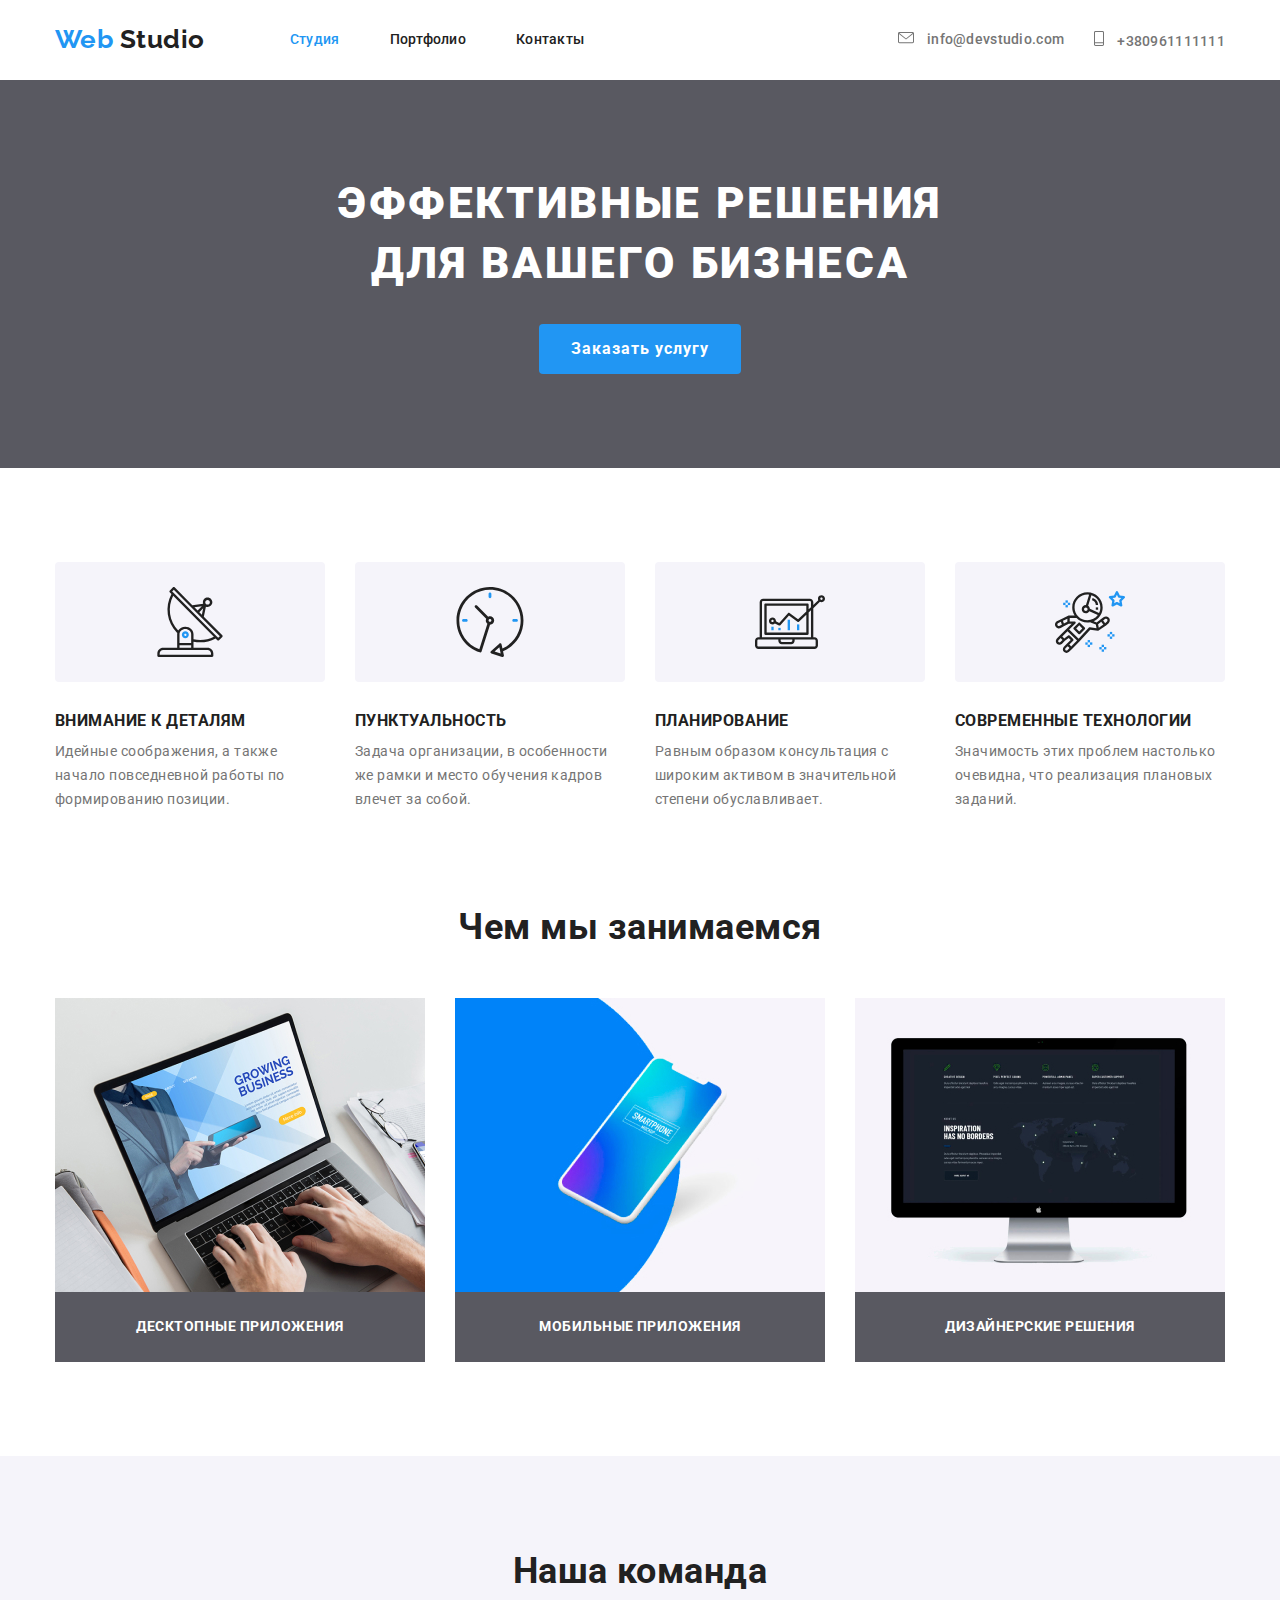
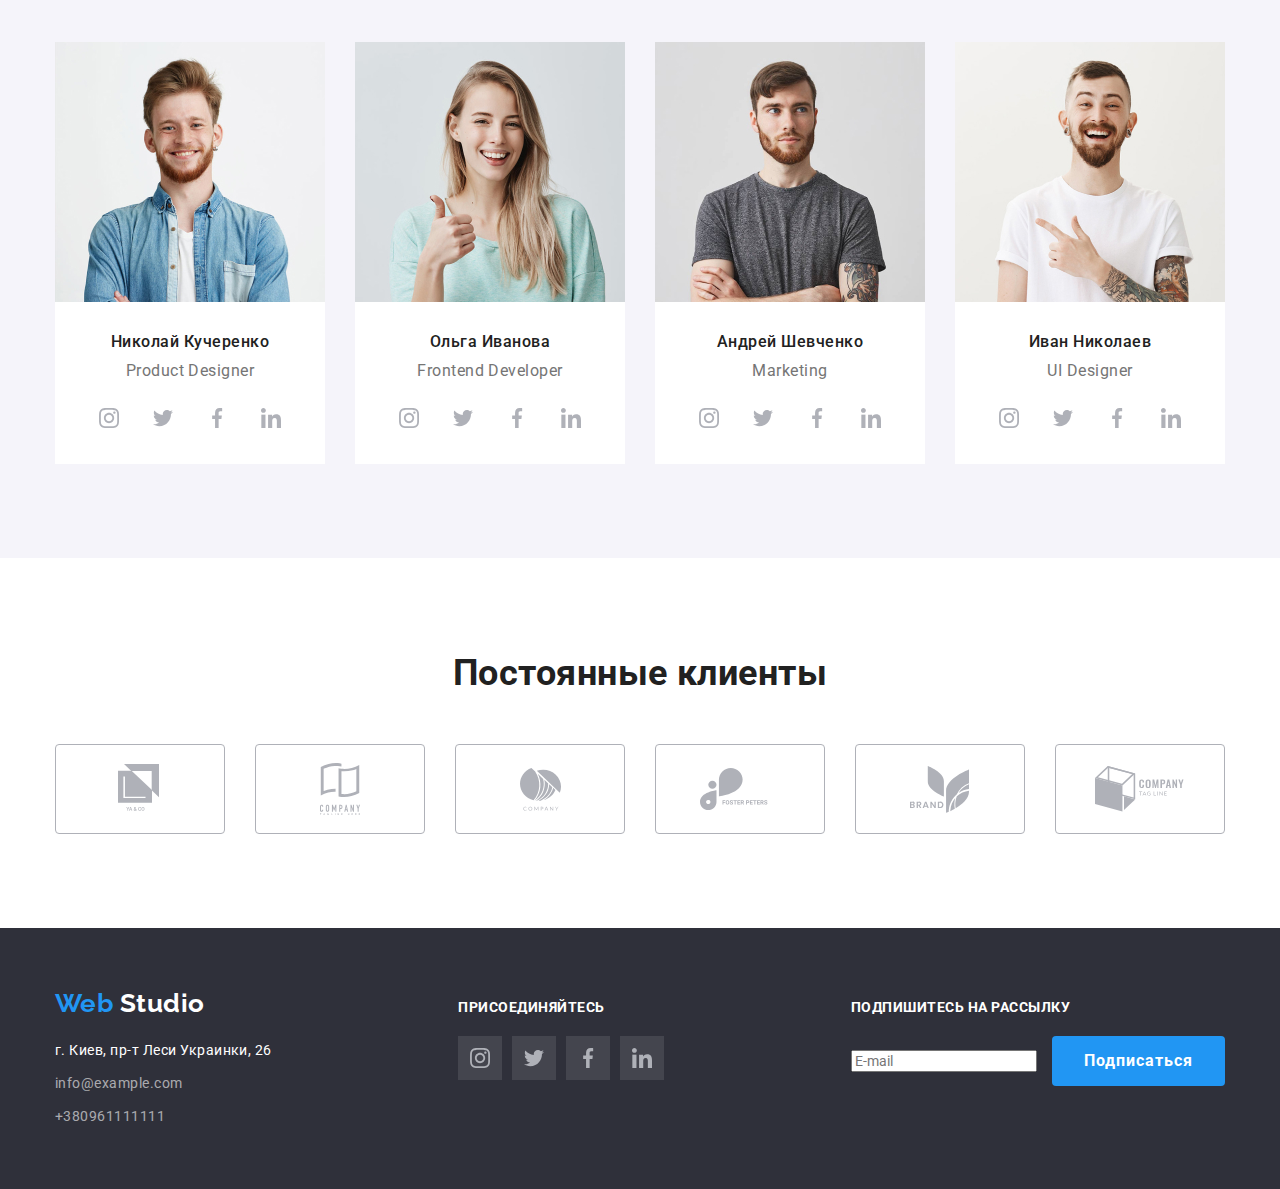
==== index.html @ fc25ed6d "added project files" ====
<!DOCTYPE html>
<html lang="ru">
  <head>
    <meta charset="UTF-8">
    <meta name="viewport" content="width=device-width, initial-scale=1.0">
    <title lang="en">Web Studio</title>
    <link href="https://fonts.googleapis.com/css2?family=Raleway:wght@700&family=Roboto:wght@400;500;700;900&display=swap" rel="stylesheet">
    <link rel="stylesheet" href="https://cdnjs.cloudflare.com/ajax/libs/modern-normalize/0.6.0/modern-normalize.min.css">
    <link rel="stylesheet" href="./css/styles.css">
  </head>
  <body>
    <!--Шапка Сайта-->
  <header class="header">
    <div class="container header">
      <!--Навигация-->
      <nav class="nav">
          <a class="logo link" href="./index.html"> <span class="logo-web">Web</span> Studio</a>
        <ul class="nav-list list">
          <li class="nav-list-item"><a href="./index.html" class="nav-list-item-link link current">Студия</a></li>
          <li class="nav-list-item"><a href="./portfolio.html" class="nav-list-item-link link">Портфолио</a></li>
          <li class="nav-list-item"><a href="" class="nav-list-item-link link">Контакты</a></li>
        </ul>
      </nav>
      <!--Email & Phone-->
      <ul class="contact-us list">
        <li class="contact-us-item">
          <a class="contact-us-email link" href="mailto:info@devstudio.com">
            <img class="contact-us-icon" src="./images/envelope.svg" alt="иконка конверта">
            info@devstudio.com
          </a>
        </li>
        <li class="contact-us-item">
          <a class="contact-us-phone link" href="tel:+380961111111">
            <img class="contact-us-icon" src="./images/phone.svg" alt="иконка телефона">
            +380961111111
          </a>
        </li>
      </ul>
    </div>
  </header>
  <!-- Конец шапки сайта  -->
  
    <!--Уникальный Контент страницы-->
    <main class="main">
      <!--Hero Section-->
      <section class="hero">
        <div class="container">
          <div class="test"><h1 class="hero-title">Эффективные решения для вашего бизнеса</h1></div>
        <button class="btn-primary">Заказать услугу</button>
      </div>
      </section>
      <!--Конец Hero Section-->

      <!--Секция Наши Преимущества-->
      <section class="features">
        <!--<h2>Наши преимущества</h2>-->
        <ul class="features-list list container">
          <li class="features-list-item">
            <div class="features-list-item-img"><img class="image" src="./images/advantages/antenna.svg" alt="Антенна" width="70" height="70"></div>
            <div class="features-list-item-title"><h3>Внимание к деталям</h3></div>
            <p class="features-list-item-description">
              Идейные соображения, а также начало повседневной работы по
              формированию позиции.
            </p>
          </li>
          <li class="features-list-item">
            <div class="features-list-item-img"><img class="image" src="./images/advantages/clock.svg" alt="Часы" width="70" height="70"></div>
            <div class="features-list-item-title"><h3>Пунктуальность</h3></div>
            <p class="features-list-item-description">
              Задача организации, в особенности же рамки и место обучения кадров влечет за собой.
            </p>
          </li>
          <li class="features-list-item">
            <div class="features-list-item-img"><img class="image" src="./images/advantages/diagram.svg" alt="Ноутбук" width="70" height="70"></div>
            <div class="features-list-item-title"><h3>Планирование</h3></div>
            <p class="features-list-item-description">
              Равным образом консультация с широким активом в значительной
              степени обуславливает.
            </p>
          </li>
          <li class="features-list-item">
            <div class="features-list-item-img"><img class="image" src="./images/advantages/astronaut.svg" alt="Астронавт" width="70" height="70"></div>
            <div class="features-list-item-title"><h3>Современные технологии</h3></div>
            <p class="features-list-item-description">
              Значимость этих проблем настолько очевидна, что реализация
              плановых заданий.
            </p>
          </li>
        </ul>
      </section>
      <!--Конец Секции Наши Преимущества-->

      <!--Секция Чем мы занимаемся-->
      <section class="fields">
        <div class="container">
          <div class="fields-title"><h2>Чем мы занимаемся</h2></div>
        <ul class="fields-list list">
          <li class="fields-list-item">
            <img class="fields-list-item-image image" src="./images/what-we-do/laptop.jpg" alt="Ноутбук" width="370" height="294">
            <h3 class="fields-list-item-title">Десктопные приложения</h3>
          </li>
          <li class="fields-list-item">
            <img class="fields-list-item-image image" src="./images/what-we-do/smartphone.jpg" alt="Мобильный телефон" width="370" height="294">
            <h3 class="fields-list-item-title">Мобильные приложения</h3>
          </li>
          <li class="fields-list-item">
            <img class="fields-list-item-image image" src="./images/what-we-do/computer-monitor.jpg" alt="Монитор компьютера" width="370" height="294" >
            <h3 class="fields-list-item-title">Дизайнерские решения</h3>
          </li>
        </ul>
        </div>
      </section>
      <!--Конец секции Чем мы занимаемся-->

      <!--Секция Наша команда-->
      <section class="our-team">
        <div class="container">
          <h2 class="our-team-title">Наша команда</h2>
          <ul class="our-team-list list">
            <!--Николай Кучеренко-->
            <li class="our-team-list-item">
              <img  class="our-team-list-item-photo image" src="./images/our-team-photos/nikolay-kucherenko.jpg" alt="фото Николая Кучеренко" width="270" height="260">
              <h3 class="worker-name">Николай Кучеренко</h3>
              <p class="position"  lang="en">Product Designer</p>
              <ul class="social list">
                <li class="social-item">
                  <a class="social-item-link link" href="" aria-label="Ссылка на Instagram" target="blank">
                    <img class="social-item-icon image" src="./images/social-media-grey/instagram-1.svg" alt="Иконка Instagram">
                  </a>
                </li>
                <li class="social-item">
                  <a class="social-item-link link" href="" aria-label="Ссылка на Twitter" target="blank">
                    <img class="social-item-icon image" src="./images/social-media-grey/twitter-1.svg" alt="Иконка Twitter">
                  </a>
                </li>
                <li class="social-item">
                  <a class="social-item-link link" href="" aria-label="Ссылка на Facebook" target="blank">
                    <img class="social-item-icon image" src="./images/social-media-grey/facebook-1.svg" alt="Иконка Facebook">
                  </a>
                </li>
                <li class="social-item">
                  <a class="social-item-link link" href="" aria-label="Ссылка на LinkedIn" target="blank">
                    <img class="social-item-icon image" src="./images/social-media-grey/linkedin-1.svg" alt="Иконка LinkedIn">
                  </a>
                </li>
              </ul>
            </li>
            <!--Ольга Иванова-->
            <li class="our-team-list-item">
              <img  class="our-team-list-item-photo image"
                src="./images/our-team-photos/olga-ivanova.jpg"
                alt="фото Ольги Ивановой"
                width="270" height="260">
              <h3 class="worker-name">Ольга Иванова</h3>
              <p class="position" lang="en">Frontend Developer</p>
              <ul class="social list">
                <li class="social-item">
                  <a class="social-item-link link" href="" aria-label="Ссылка на Instagram" target="blank">
                    <img class="social-item-icon image" src="./images/social-media-grey/instagram-1.svg" alt="Иконка Instagram">
                  </a>
                </li>
                <li class="social-item">
                  <a class="social-item-link link" href="" aria-label="Ссылка на Twitter" target="blank">
                    <img class="social-item-icon image" src="./images/social-media-grey/twitter-1.svg" alt="Иконка Twitter">
                  </a>
                </li>
                <li class="social-item">
                  <a class="social-item-link link" href="" aria-label="Ссылка на Facebook" target="blank">
                    <img class="social-item-icon image" src="./images/social-media-grey/facebook-1.svg" alt="Иконка Facebook">
                  </a>
                </li>
                <li class="social-item">
                  <a class="social-item-link link" href="" aria-label="Ссылка на LinkedIn" target="blank">
                    <img class="social-item-icon image" src="./images/social-media-grey/linkedin-1.svg" alt="Иконка LinkedIn">
                  </a>
                </li>
              </ul>
            </li>
            <!--Андрей Шевченко-->
            <li class="our-team-list-item">
              <img class="our-team-list-item-photo image"
                src="./images/our-team-photos/andrii-shevchenko.jpg"
                alt="фото Андрея Шевченко"
                width="270" height="260">
              <h3 class="worker-name">Андрей Шевченко</h3>
              <p class="position" lang="en">Marketing</p>
              <ul class="social list">
                <li class="social-item">
                  <a class="social-item-link link" href="" aria-label="Ссылка на Instagram" target="blank">
                    <img class="social-item-icon image" src="./images/social-media-grey/instagram-1.svg" alt="Иконка Instagram">
                  </a>
                </li>
                <li class="social-item">
                  <a class="social-item-link link" href="" aria-label="Ссылка на Twitter" target="blank">
                    <img class="social-item-icon image" src="./images/social-media-grey/twitter-1.svg" alt="Иконка Twitter">
                  </a>
                </li>
                <li class="social-item">
                  <a class="social-item-link link" href="" aria-label="Ссылка на Facebook" target="blank">
                    <img class="social-item-icon image" src="./images/social-media-grey/facebook-1.svg" alt="Иконка Facebook">
                  </a>
                </li>
                <li class="social-item">
                  <a class="social-item-link link" href="" aria-label="Ссылка на LinkedIn" target="blank">
                    <img class="social-item-icon image" src="./images/social-media-grey/linkedin-1.svg" alt="Иконка LinkedIn">
                  </a>
                </li>
              </ul>
            </li>
            <!--Иван Николаев-->
            <li class="our-team-list-item">
              <img class="our-team-list-item-photo image"
                src="./images/our-team-photos/ivan-nikolaev.jpg"
                alt="фото Ивана Николаева"
                width="270" height="260">
              <h3 class="worker-name">Иван Николаев</h3>
              <p class="position" lang="en">UI Designer</p>
              <ul class="social list">
                <li class="social-item">
                  <a class="social-item-link link" href="" aria-label="Ссылка на Instagram" target="blank">
                    <img class="social-item-icon image" src="./images/social-media-grey/instagram-1.svg" alt="Иконка Instagram">
                  </a>
                </li>
                <li class="social-item">
                  <a class="social-item-link link" href="" aria-label="Ссылка на Twitter" target="blank">
                    <img class="social-item-icon image" src="./images/social-media-grey/twitter-1.svg" alt="Иконка Twitter">
                  </a>
                </li>
                <li class="social-item">
                  <a class="social-item-link link" href="" aria-label="Ссылка на Facebook" target="blank">
                    <img class="social-item-icon image" src="./images/social-media-grey/facebook-1.svg" alt="Иконка Facebook">
                  </a>
                </li>
                <li class="social-item">
                  <a class="social-item-link link" href="" aria-label="Ссылка на LinkedIn" target="blank">
                    <img class="social-item-icon image" src="./images/social-media-grey/linkedin-1.svg" alt="Иконка LinkedIn">
                  </a>
                </li>
              </ul>
            </li>
          </ul>
        </div>
      </section>
      <!--Конец секции Наша команда-->

      <!--Секция Постоянные клиенты-->
      <section class="clients">
        <div class="container">
          <h2>Постоянные клиенты</h2>
        <ul class="clients-list list">
          <li class="clients-list-item">
            <a class="link" href="" target="blank">
              <img class="image" src="./images/clients/logo-1.svg" alt="Логотип компании YA & GO">
            </a>
          </li>
          <li class="clients-list-item">
            <a class="link" href="" target="blank">
              <img class="image" src="./images/clients/logo-2.svg" alt="Логотип компании Company Tagline Here">
            </a>
          </li>
          <li class="clients-list-item">
            <a class="link" href="" target="blank">
              <img class="image" src="./images/clients/logo-3.svg" alt="Логотип компании Company">
            </a>
          </li>
          <li class="clients-list-item">
            <a class="link" href="" target="blank">
              <img class="image" src="./images/clients/logo-4.svg" alt="Логотип компании Foster Peters">
            </a>
          </li>
          <li class="clients-list-item">
            <a class="link" href="" target="blank">
              <img class="image" src="./images/clients/logo-5.svg" alt="Логотип компании Brand">
            </a>
          </li>
          <li class="clients-list-item">
            <a class="link" href="" target="blank">
              <img class="image" src="./images/clients/logo-6.svg" alt="Логотип компании Company Tag Line">
            </a>
          </li>
        </ul>
        </div>
      </section>
    </main>
    <!--Конец секции Постоянные клиенты-->

    <!--Подвал сайта-->
    <footer class="footer">
      <div class="container footer">
        <!--Лого и адрес-->
      <div class="footer-item-wrapper">
        <a class="footer-logo link" href="./index.html"> <span class="logo-web">Web</span> Studio</a>
        <address class="list">
          <ul class="address list">
            <li class="address-item"><a class="address-item-post link" href="https://goo.gl/maps/r3DYGoSErNJREdqL9" target="blank">г. Киев, пр-т Леси Украинки, 26</a></li>
            <li class="address-item"><a class="address-item-email link" href="mailto:info@example.com">info@example.com</a></li>
            <li class="address-item"><a class="address-item-phone link" href="tel:+380961111111">+380961111111</a></li>
          </ul>
        </address>
      </div>

      <!--Блок Присоединяйтесь-->
      <div class="join">
        <b class="join-title">Присоединяйтесь</b>
        <ul class="join-list list">
          <li class="social-item">
            <a class="social-item-link link" href="" aria-label="Ссылка на Instagram" target="blank">
              <img class="social-item-icon image" src="./images/social-media-grey/instagram-1.svg" alt="Иконка Instagram">
            </a>
          </li>
          <li class="social-item">
            <a class="social-item-link link" href="" aria-label="Ссылка на Twitter" target="blank">
              <img class="social-item-icon image" src="./images/social-media-grey/twitter-1.svg" alt="Иконка Twitter">
            </a>
          </li>
          <li class="social-item">
            <a class="social-item-link link" href="" aria-label="Ссылка на Facebook" target="blank">
              <img class="social-item-icon image" src="./images/social-media-grey/facebook-1.svg" alt="Иконка Facebook">
            </a>
          </li>
          <li class="social-item">
            <a class="social-item-link link" href="" aria-label="Ссылка на LinkedIn" target="blank">
              <img class="social-item-icon image" src="./images/social-media-grey/linkedin-1.svg" alt="Иконка LinkedIn">
            </a>
          </li>
        </ul>
      </div>

      <!--Блок Подпишитесь на рассылку-->
      <div class="subscribe">
        <b class="signup-title">Подпишитесь на рассылку</b>
        <form class="subscribe-form" method="post" action="URL">
          <input type="text" placeholder="E-mail">
          <input  class="btn-primary" type="submit" value="Подписаться">
        </form>
      </div>
      </div>
    </footer>
  </body>
</html>
---- css/styles.css ----
/*
Палитра текста:
цвет основного текста #212121
цвет доп текста #757575
цвет текста на темных блоках #FFFFFF
цвет наведения и акцента #2196F3
цвет полупрозрачности в футере rgba(255, 255, 255, 0.6);

Палитра фона:
основной цвет фона  #ffffff
цвет фона футера #2F303A
допллнительный цвет фона #F5F4FA
фон полупрозрачных блоков rgba(47, 48, 58, 0.8);
цвет футера #2F303A

цвет неактивных рамочек: #AFB1B*/

/* свойства шрифтов
font-family: 'Raleway', sans-serif; (лого)
font-family: 'Roboto', sans-serif;
/* Общие стили */

html {
    box-sizing: border-box;
}

*,
*::before,
*::after {
    box-sizing: inherit;
}

body {
    margin: 0;
    
    color: var(--primary-text-color);
    background-color: var(--primary-bg-color);

    font-family: "Roboto", sans-serif;
    letter-spacing: 0.03em;
}

:root {
    --primary-text-color: #212121;
    --secondary-text-color: #757575;
    --accent-color: #2196F3;
    --dark-section-text-color: #ffffff;
    --secondary-dark-section-text-color: rgba(255, 255, 255, 0.6);
    --primary-bg-color: #ffffff;
    --secondary-bg-color: #F5F4FA;
    --opacity-section-color: rgba(47, 48, 58, 0.8);
    --btn-primary-hover-color: #188CE8;
}

.list,
.link {
    margin: 0px;
    padding: 0px;

    list-style: none;
    text-decoration: none;
    font-style: unset;
}

.link,
.image {
    display: block;   
}

h1, h2, h3, h4, h5, h6, p {
    margin: 0px;
    padding: 0px;
}

h1,
h2 {
    color: var(--primary-text-color);

    font-weight: 700;
    font-size: 36px;
    line-height: 1.17;
    text-align: center;
}

h2 {
    margin-bottom: 50px;
}


b {
    font-weight: 700;
}


.container {
    width: 1200px;
    padding-top: 94px;
    padding-right: 15px;
    padding-bottom: 94px;
    padding-left: 15px;
    margin-left: auto;
    margin-right: auto;
}

.temp {
    outline: 3px solid sandybrown;
}


/* СТИЛИ СТРАНИЦЫ СТУДИЯ */
/* Шапка сайта */

header > .container {
    display: flex;
    padding-top: 0px;
    padding-bottom: 0px;

}

.nav,
.nav-list {
    display: flex;
    margin-right: auto;
}

.logo {
    color: var(--primary-text-color);

    font-family: "Raleway";
    font-weight: 700;
    font-size: 26px;
    line-height: 1.19;
}

.logo-web {
    color: var(--accent-color);
}

.nav .logo {
    margin-top: 24px;
    margin-right: 85px;
    margin-bottom: 25px;;
}

.nav-list-item:not(:last-child) {
    margin-right: 50px;
}

.nav-list-item-link {
    padding-top: 32px;
    padding-bottom: 32px;

    color: var(--primary-text-color);

    font-weight: 500;
    font-size: 14px;
    line-height: 1.14;
    letter-spacing: 0.02em;
}

.nav-list-item-link:hover,
.nav-list-item-link:focus
 {
    color: var(--accent-color);
}
.nav-list-item > .current {
    color: var(--accent-color)
}

.contact-us {
    display: flex;
    align-items: center;
}

.contact-us-item:not(:last-child) {
    margin-right: 30px;
}


.contact-us a  {
    color: var(--secondary-text-color);

    font-weight: 500;
    font-size: 14px;
    line-height: 1.14;
    letter-spacing: 0.02em;
}
.contact-us a:hover,
.contact-us a:focus
 {
    color: var(--accent-color);
}

.contact-us-icon {
    margin-right: 10px;
}

/* Секция-герой */
.hero {
    text-align: center;

    color: var(--dark-section-text-color);
    background-color: var(--opacity-section-color);
}

.hero-title {
    width: 696px;
    margin-right: auto;
    margin-bottom: 30px;
    margin-left: auto;
    
    color: var(--dark-section-text-color);

    font-weight: 900;
    font-size: 44px;
    line-height: 1.36;
    text-align: center;
    letter-spacing: 0.06em;
    text-transform: uppercase;
    
}

.btn-primary {
    margin: 0;
    padding: 10px 32px 10px;

    color: var(--dark-section-text-color);
    background-color: var(--accent-color);

    font-size: 16px;
    font-weight: 700;
    line-height: 1.87;
    text-align: center;
    letter-spacing: 0.06em;

    border-radius: 4px;
    border-width: 0px;
}

.btn-primary:hover,
.btn-primary:focus {
    background-color: var(--btn-primary-hover-color);
    cursor: pointer;
}

/* Секция Наши преимущества */
.features-list {
    display: flex;
}

.features-list-item {
    width: calc((100% - 90px) / 4);
}

.features-list-item:not(:last-child) {
    margin-right: 30px;
}


.features-list-item-img {
    display: flex;
    justify-content: center;
    align-items: center;
    width: 270px;
    height: 120px;
    margin-bottom: 30px;

    background-color: var(--secondary-bg-color);

    border-radius: 4px;
}

.features-list-item-title {
    margin-bottom: 10px;

    font-weight: 700;
    font-size: 14px;
    line-height: 1.14;
    text-transform: uppercase;
}

.features-list-item-description {
    color: var(--secondary-text-color);

    font-size: 14px;
    line-height: 1.71;
}

/* Секция Чем мы занимаемся */

.fields .container {
    padding-top: 0px;
}

.fields-list {
    display: flex;
    justify-content: center;
}

.fields-list-item {
    widows: calc((100% - 60px) / 3);
}

.fields-list-item:not(:last-child) {
    padding-right: 30px;
}

.fields-list-item-title {
    margin: 0px;
    padding-top: 27px;
    padding-bottom: 27px;

    color: var(--dark-section-text-color);
    background-color: var(--opacity-section-color);

    font-weight: 700;
    font-size: 14px;
    line-height: 1.14;
    text-align: center;
    text-transform: uppercase;
}

/* Секция Наша команда */
.our-team {
    background-color: var(--secondary-bg-color);
}

.our-team-list {
    display: flex;
    justify-content: center;
}

.our-team-list-item {
    width: calc((100% - 90px) / 4);
    background-color: var(--primary-bg-color);
}

.our-team-list-item:not(:last-child) {
    margin-right: 30px;
}

.our-team-list-item > .worker-name {
    margin-top: 30px;
    margin-bottom: 10px;

    font-weight: 500;
    font-size: 16px;
    line-height: 1.19;
    text-align: center;
}
.our-team-list-item > .position {
    margin-bottom: 16px;
    color: var(--secondary-text-color);

    font-size: 16px;
    line-height: 1.19;
    text-align: center;
}

.social {
    display: flex;
    justify-content: center;
    margin-bottom: 24px;
}

.social-item:not(:last-child) {
    margin-right: 10px;
}

.social-item:hover,
.social-item:focus,
.social-item-link:hover,
.social-item-link:focus {
    background-color: var(--accent-color);
}

.social-item-link {
    display: block;
    padding: 12px;

    color: var(--primary-text-color);
}

/* Секция Клиенты */
.clients-list {
    display: flex;
    justify-content: center;
}
.clients-list-item {
    width: calc((100% - 150px) / 6);
    height: 90px;
    display: flex;
    justify-content: center;
    align-items: center;

    background-color: var(--primary-bg-color);
    border-style: solid;
    border-width: 1px;
    border-radius: 4px;
    border-color: #AFB1B8;
}

.clients-list-item:not(:last-child) {
    margin-right: 30px;
}
.clients-list-item:hover,
.clients-list-item:focus {
    border-color: var(--accent-color); 
}

/* Подвальчик */

.footer {
    color: var(--dark-section-text-color);
    background-color: #2F303A;

    font-weight: 700;
    font-size: 14px;
    line-height: 1.14;
    text-transform: uppercase;
}

.footer > .container {
    display: flex;
    justify-content: space-between;
    align-items: baseline;
    padding-top: 60px;
    padding-bottom: 60px;

}

/* .footer-item-wrapper {
    margin-right: 69px;
} */

.footer-logo {
    margin-bottom: 20px;

    color: var(--dark-section-text-color);

    font-family: Raleway;
    font-size: 26px;
    line-height: 1.19;
    text-transform: none;
}

.address-item {
    font-weight: 400;
    line-height: 1.71;
    text-transform: none;
}

.address-item:not(:last-child) {
    margin-bottom: 9px;
}

.address-item-post {
    color: var(--dark-section-text-color);
}
.address-item-email,
.address-item-phone {
  color: rgba(255, 255, 255, 0.6);  
}

/* .join {
    margin-right: 94px;
} */

.join-title,
.signup-title {
    display: block;
    margin-bottom: 20px;
}

.join-list {
    display: flex;
    justify-content: center;
}

.join-list > .social-item {
    background-color: rgba(255, 255, 255, 0.1);
}
.join-list > .social-item:hover {
    background-color: var(--accent-color);
}

.subscribe-form .btn-primary {
    margin-left: 12px;
}
/* КОНЕЦ СТИЛЕЙ СТРАНИЦЫ СТУДИЯ */

/* СТИЛИ СТРАНИЦЫ ПОРТФОЛИО */
.gallery {
    color: var(--primary-text-color);
}

.gallery-filters {
    display: flex;
    justify-content: center;
    margin-bottom: 50px;
}

.gallery-filters-item:not(:last-child) {
    margin-right: 8px;
}


.gallery-filters-item-btn {
    display: flex;
    padding: 6px 22px;


    border-width: 0px;
    border-radius: 4px;

    background-color: var(--secondary-bg-color);

    font-weight: 500;
    font-size: 16px;
    line-height: 1,62;
    text-align: center;
    letter-spacing: 0.03em;

}
.gallery-filters-item-btn:hover,
.gallery-filters-item-btn:focus {
    color: var(--dark-section-text-color);
    background-color: var(--accent-color);
}
.gallery-filters .current {
    color: var(--dark-section-text-color);
    background-color: var(--accent-color);
}   

.gallery-works {
    display: flex;
    flex-wrap: wrap;
}

.gallery-works-box {
    width: calc((100% - 60px) / 3);
}

.gallery-works-box:not(:nth-child(3n + 3)) {
    margin-right: 30px;
}

.gallery-works-box:not(:nth-last-child(-n + 3)) {
    margin-bottom: 30px;
}

.gallery-works-box-category {
    display: block;
    color: var(--secondary-text-color);

    font-size: 16px;
    line-height: 1.87;
}

.gallery-works-box .wrapper {
    padding-top: 20px;
    padding-right: 24px;
    padding-bottom: 20px;
    padding-left: 24px;

     
    border-right-style: solid;
    border-right-width: 1px;
    border-right-color: #eeeeee;
    border-bottom-style: solid;
    border-bottom-width: 1px;
    border-bottom-color: #eeeeee;
    border-left-style: solid;
    border-left-width: 1px;
    border-left-color: #eeeeee;
}

.gallery-works-box-name {
    margin-bottom: 6px;

    font-weight: 700;
    font-size: 18px;
    line-height: 2;
    letter-spacing: 0.06em;
    text-align: start;
}

.gallery-works-box-text {
    padding: 60px 24px;
    color: var(--dark-section-text-color);
    background-color: rgba(33, 150, 243, 0.9);

    font-size: 18px;
    line-height: 1.56;
}
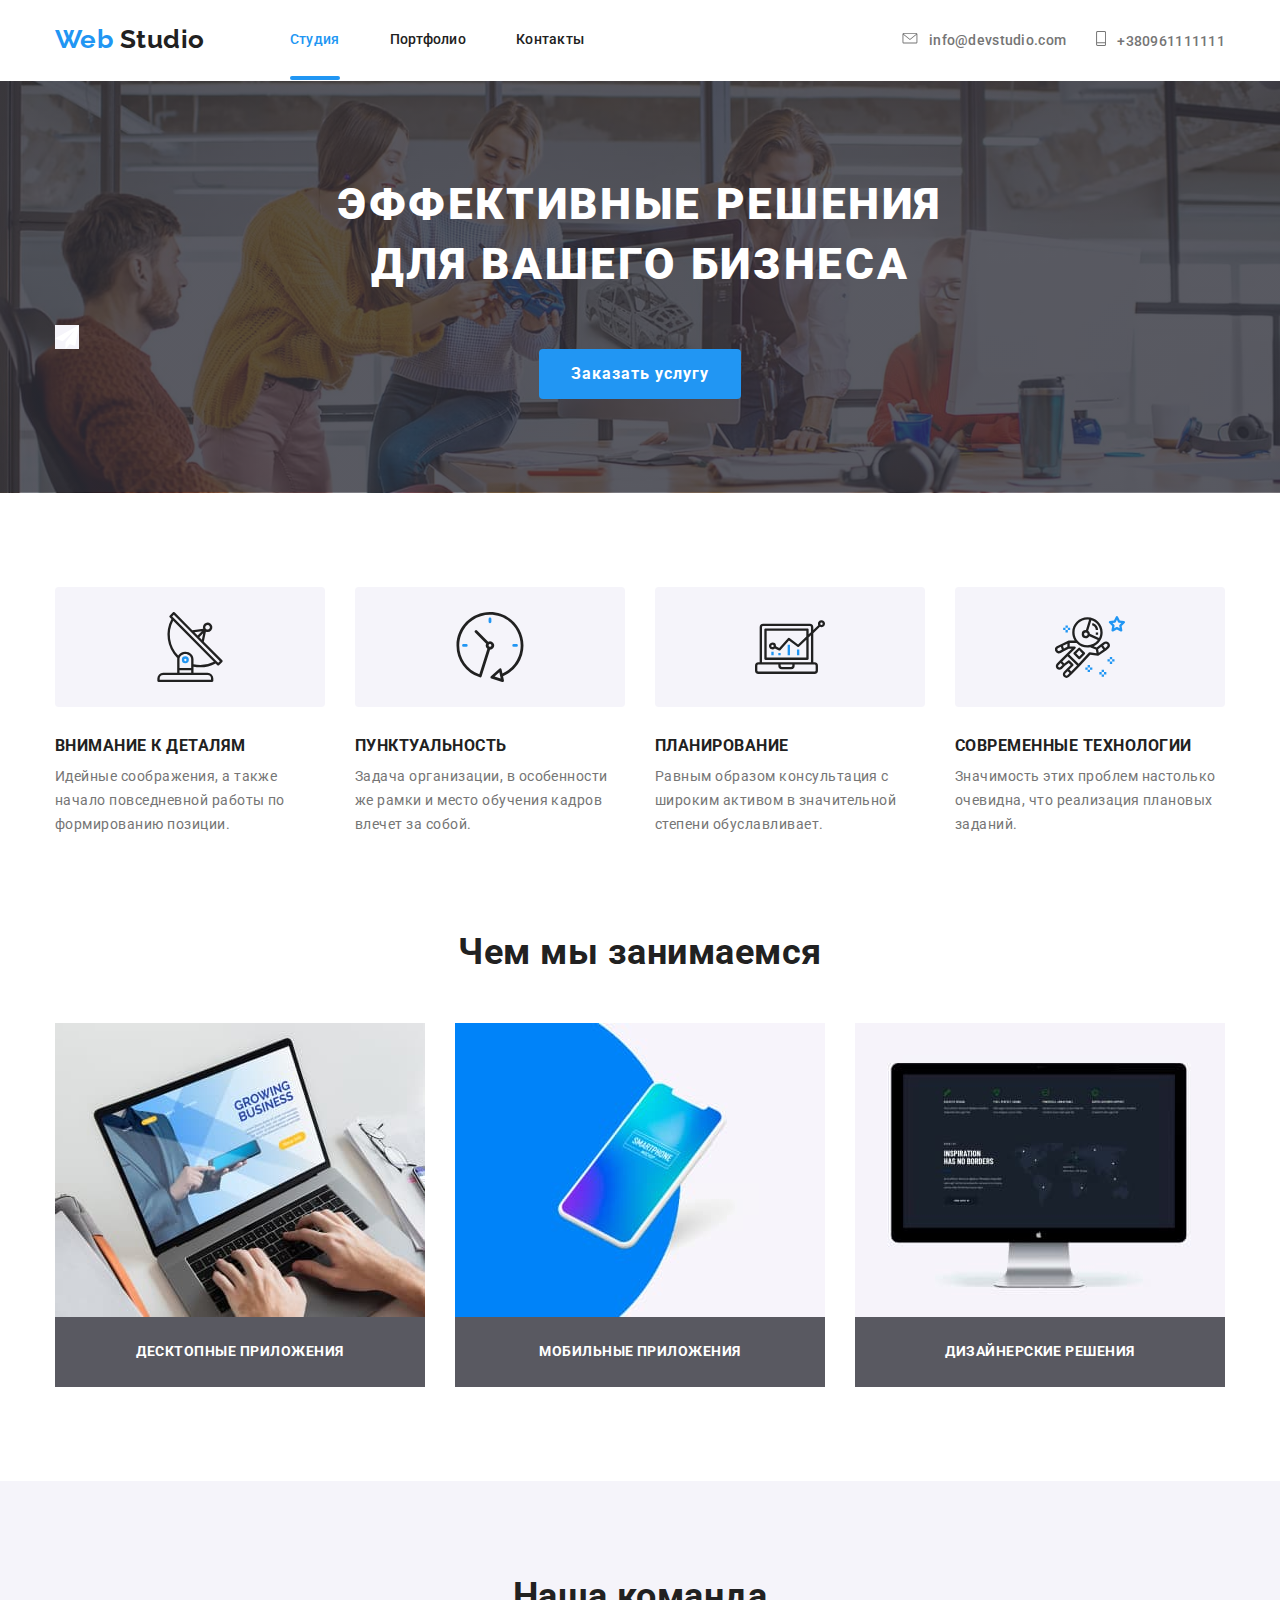
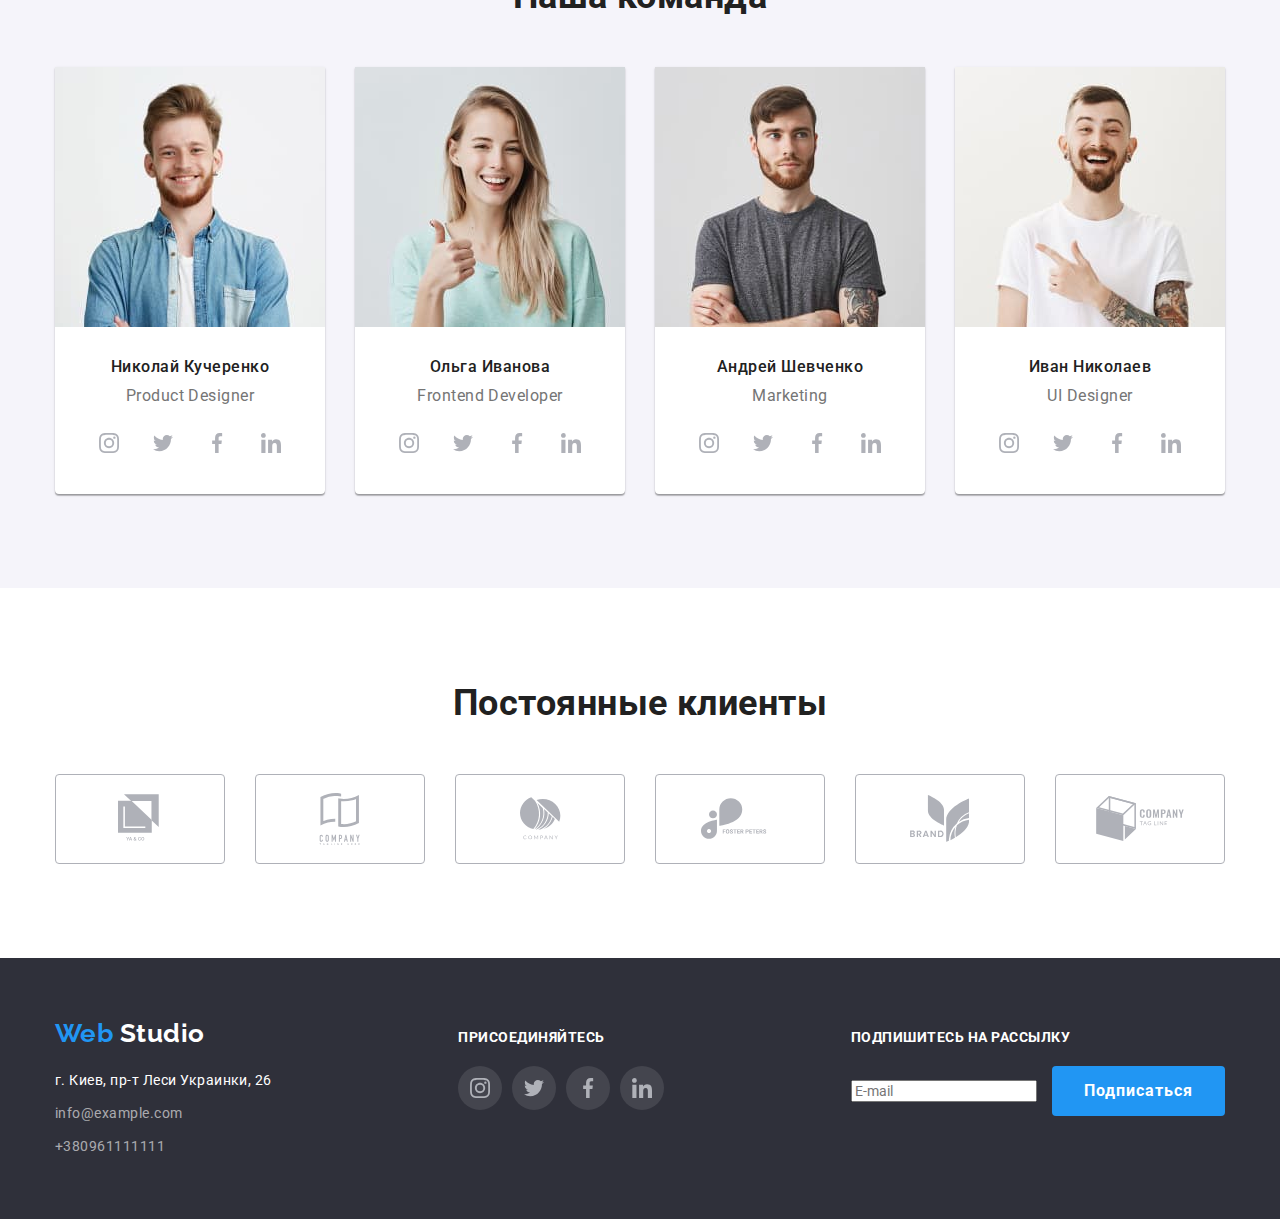
==== commit 4f518edc: "added and edited svg" ====
--- a/index.html
+++ b/index.html
@@ -25,13 +25,17 @@
       <ul class="contact-us list">
         <li class="contact-us-item">
           <a class="contact-us-email link" href="mailto:info@devstudio.com">
-            <img class="contact-us-icon" src="./images/envelope.svg" alt="иконка конверта">
+            <svg class="icon" width="16px" height="11.2px">
+              <use href="./images/symbol-defs.svg#icon-envelope"></use>
+            </svg>
             info@devstudio.com
           </a>
         </li>
         <li class="contact-us-item">
           <a class="contact-us-phone link" href="tel:+380961111111">
-            <img class="contact-us-icon" src="./images/phone.svg" alt="иконка телефона">
+            <svg class="icon" width="10px" height="15px">
+              <use href="./images/symbol-defs.svg#icon-phone"></use>
+            </svg>
             +380961111111
           </a>
         </li>
@@ -55,31 +59,27 @@
       <section class="features">
         <!--<h2>Наши преимущества</h2>-->
         <ul class="features-list list container">
-          <li class="features-list-item">
-            <div class="features-list-item-img"><img class="image" src="./images/advantages/antenna.svg" alt="Антенна" width="70" height="70"></div>
+          <li class="features-list-item antenna">
             <div class="features-list-item-title"><h3>Внимание к деталям</h3></div>
             <p class="features-list-item-description">
               Идейные соображения, а также начало повседневной работы по
               формированию позиции.
             </p>
           </li>
-          <li class="features-list-item">
-            <div class="features-list-item-img"><img class="image" src="./images/advantages/clock.svg" alt="Часы" width="70" height="70"></div>
+          <li class="features-list-item clock">
             <div class="features-list-item-title"><h3>Пунктуальность</h3></div>
             <p class="features-list-item-description">
               Задача организации, в особенности же рамки и место обучения кадров влечет за собой.
             </p>
           </li>
-          <li class="features-list-item">
-            <div class="features-list-item-img"><img class="image" src="./images/advantages/diagram.svg" alt="Ноутбук" width="70" height="70"></div>
+          <li class="features-list-item diagram">
             <div class="features-list-item-title"><h3>Планирование</h3></div>
             <p class="features-list-item-description">
               Равным образом консультация с широким активом в значительной
               степени обуславливает.
             </p>
           </li>
-          <li class="features-list-item">
-            <div class="features-list-item-img"><img class="image" src="./images/advantages/astronaut.svg" alt="Астронавт" width="70" height="70"></div>
+          <li class="features-list-item astronaut">
             <div class="features-list-item-title"><h3>Современные технологии</h3></div>
             <p class="features-list-item-description">
               Значимость этих проблем настолько очевидна, что реализация
@@ -125,22 +125,30 @@
               <ul class="social list">
                 <li class="social-item">
                   <a class="social-item-link link" href="" aria-label="Ссылка на Instagram" target="blank">
-                    <img class="social-item-icon image" src="./images/social-media-grey/instagram-1.svg" alt="Иконка Instagram">
+                    <svg class="icon" width="20px" height="20px">
+                      <use href="./images/symbol-defs.svg#icon-instagram-1"></use>
+                    </svg>
                   </a>
                 </li>
                 <li class="social-item">
                   <a class="social-item-link link" href="" aria-label="Ссылка на Twitter" target="blank">
-                    <img class="social-item-icon image" src="./images/social-media-grey/twitter-1.svg" alt="Иконка Twitter">
+                    <svg class="icon" width="20px" height="20px">
+                      <use href="./images/symbol-defs.svg#icon-twitter-1"></use>
+                    </svg>
                   </a>
                 </li>
                 <li class="social-item">
                   <a class="social-item-link link" href="" aria-label="Ссылка на Facebook" target="blank">
-                    <img class="social-item-icon image" src="./images/social-media-grey/facebook-1.svg" alt="Иконка Facebook">
+                    <svg class="icon" width="20px" height="20px">
+                      <use href="./images/symbol-defs.svg#icon-facebook-1"></use>
+                    </svg>
                   </a>
                 </li>
                 <li class="social-item">
                   <a class="social-item-link link" href="" aria-label="Ссылка на LinkedIn" target="blank">
-                    <img class="social-item-icon image" src="./images/social-media-grey/linkedin-1.svg" alt="Иконка LinkedIn">
+                    <svg class="icon" width="20px" height="20px">
+                      <use href="./images/symbol-defs.svg#icon-linkedin-1"></use>
+                    </svg>
                   </a>
                 </li>
               </ul>
@@ -156,22 +164,30 @@
               <ul class="social list">
                 <li class="social-item">
                   <a class="social-item-link link" href="" aria-label="Ссылка на Instagram" target="blank">
-                    <img class="social-item-icon image" src="./images/social-media-grey/instagram-1.svg" alt="Иконка Instagram">
+                    <svg class="icon" width="20px" height="20px">
+                      <use href="./images/symbol-defs.svg#icon-instagram-1"></use>
+                    </svg>
                   </a>
                 </li>
                 <li class="social-item">
                   <a class="social-item-link link" href="" aria-label="Ссылка на Twitter" target="blank">
-                    <img class="social-item-icon image" src="./images/social-media-grey/twitter-1.svg" alt="Иконка Twitter">
+                    <svg class="icon" width="20px" height="20px">
+                      <use href="./images/symbol-defs.svg#icon-twitter-1"></use>
+                    </svg>
                   </a>
                 </li>
                 <li class="social-item">
                   <a class="social-item-link link" href="" aria-label="Ссылка на Facebook" target="blank">
-                    <img class="social-item-icon image" src="./images/social-media-grey/facebook-1.svg" alt="Иконка Facebook">
+                    <svg class="icon" width="20px" height="20px">
+                      <use href="./images/symbol-defs.svg#icon-facebook-1"></use>
+                    </svg>
                   </a>
                 </li>
                 <li class="social-item">
                   <a class="social-item-link link" href="" aria-label="Ссылка на LinkedIn" target="blank">
-                    <img class="social-item-icon image" src="./images/social-media-grey/linkedin-1.svg" alt="Иконка LinkedIn">
+                    <svg class="icon" width="20px" height="20px">
+                      <use href="./images/symbol-defs.svg#icon-linkedin-1"></use>
+                    </svg>
                   </a>
                 </li>
               </ul>
@@ -187,22 +203,30 @@
               <ul class="social list">
                 <li class="social-item">
                   <a class="social-item-link link" href="" aria-label="Ссылка на Instagram" target="blank">
-                    <img class="social-item-icon image" src="./images/social-media-grey/instagram-1.svg" alt="Иконка Instagram">
+                    <svg class="icon" width="20px" height="20px">
+                      <use href="./images/symbol-defs.svg#icon-instagram-1"></use>
+                    </svg>
                   </a>
                 </li>
                 <li class="social-item">
                   <a class="social-item-link link" href="" aria-label="Ссылка на Twitter" target="blank">
-                    <img class="social-item-icon image" src="./images/social-media-grey/twitter-1.svg" alt="Иконка Twitter">
+                    <svg class="icon" width="20px" height="20px">
+                      <use href="./images/symbol-defs.svg#icon-twitter-1"></use>
+                    </svg>
                   </a>
                 </li>
                 <li class="social-item">
                   <a class="social-item-link link" href="" aria-label="Ссылка на Facebook" target="blank">
-                    <img class="social-item-icon image" src="./images/social-media-grey/facebook-1.svg" alt="Иконка Facebook">
+                    <svg class="icon" width="20px" height="20px">
+                      <use href="./images/symbol-defs.svg#icon-facebook-1"></use>
+                    </svg>
                   </a>
                 </li>
                 <li class="social-item">
                   <a class="social-item-link link" href="" aria-label="Ссылка на LinkedIn" target="blank">
-                    <img class="social-item-icon image" src="./images/social-media-grey/linkedin-1.svg" alt="Иконка LinkedIn">
+                    <svg class="icon" width="20px" height="20px">
+                      <use href="./images/symbol-defs.svg#icon-linkedin-1"></use>
+                    </svg>
                   </a>
                 </li>
               </ul>
@@ -218,22 +242,30 @@
               <ul class="social list">
                 <li class="social-item">
                   <a class="social-item-link link" href="" aria-label="Ссылка на Instagram" target="blank">
-                    <img class="social-item-icon image" src="./images/social-media-grey/instagram-1.svg" alt="Иконка Instagram">
+                    <svg class="icon" width="20px" height="20px">
+                      <use href="./images/symbol-defs.svg#icon-instagram-1"></use>
+                    </svg>
                   </a>
                 </li>
                 <li class="social-item">
                   <a class="social-item-link link" href="" aria-label="Ссылка на Twitter" target="blank">
-                    <img class="social-item-icon image" src="./images/social-media-grey/twitter-1.svg" alt="Иконка Twitter">
+                    <svg class="icon" width="20px" height="20px">
+                      <use href="./images/symbol-defs.svg#icon-twitter-1"></use>
+                    </svg>
                   </a>
                 </li>
                 <li class="social-item">
                   <a class="social-item-link link" href="" aria-label="Ссылка на Facebook" target="blank">
-                    <img class="social-item-icon image" src="./images/social-media-grey/facebook-1.svg" alt="Иконка Facebook">
+                    <svg class="icon" width="20px" height="20px">
+                      <use href="./images/symbol-defs.svg#icon-facebook-1"></use>
+                    </svg>
                   </a>
                 </li>
                 <li class="social-item">
                   <a class="social-item-link link" href="" aria-label="Ссылка на LinkedIn" target="blank">
-                    <img class="social-item-icon image" src="./images/social-media-grey/linkedin-1.svg" alt="Иконка LinkedIn">
+                    <svg class="icon" width="20px" height="20px">
+                      <use href="./images/symbol-defs.svg#icon-linkedin-1"></use>
+                    </svg>
                   </a>
                 </li>
               </ul>
@@ -250,32 +282,44 @@
         <ul class="clients-list list">
           <li class="clients-list-item">
             <a class="link" href="" target="blank">
-              <img class="image" src="./images/clients/logo-1.svg" alt="Логотип компании YA & GO">
-            </a>
-          </li>
-          <li class="clients-list-item">
-            <a class="link" href="" target="blank">
-              <img class="image" src="./images/clients/logo-2.svg" alt="Логотип компании Company Tagline Here">
-            </a>
-          </li>
-          <li class="clients-list-item">
-            <a class="link" href="" target="blank">
-              <img class="image" src="./images/clients/logo-3.svg" alt="Логотип компании Company">
-            </a>
-          </li>
-          <li class="clients-list-item">
-            <a class="link" href="" target="blank">
-              <img class="image" src="./images/clients/logo-4.svg" alt="Логотип компании Foster Peters">
-            </a>
-          </li>
-          <li class="clients-list-item">
-            <a class="link" href="" target="blank">
-              <img class="image" src="./images/clients/logo-5.svg" alt="Логотип компании Brand">
-            </a>
-          </li>
-          <li class="clients-list-item">
-            <a class="link" href="" target="blank">
-              <img class="image" src="./images/clients/logo-6.svg" alt="Логотип компании Company Tag Line">
+              <svg class="icon" width="45px" height="50px">
+                <use href="./images/symbol-defs.svg#icon-logo-1"></use>
+              </svg>
+            </a>
+          </li>
+          <li class="clients-list-item">
+            <a class="link" href="" target="blank">
+              <svg class="icon" width="450x" height="52px">
+                <use href="./images/symbol-defs.svg#icon-logo-2"></use>
+              </svg>
+            </a>
+          </li>
+          <li class="clients-list-item">
+            <a class="link" href="" target="blank">
+              <svg class="icon" width="41px" height="53px">
+                <use href="./images/symbol-defs.svg#icon-logo-3"></use>
+              </svg>
+            </a>
+          </li>
+          <li class="clients-list-item">
+            <a class="link" href="" target="blank">
+              <svg class="icon" width="78px" height="42px">
+                <use href="./images/symbol-defs.svg#icon-logo-4"></use>
+              </svg>
+            </a>
+          </li>
+          <li class="clients-list-item">
+            <a class="link" href="" target="blank">
+              <svg class="icon" width="59px" height="47px">
+                <use href="./images/symbol-defs.svg#icon-logo-5"></use>
+              </svg>
+            </a>
+          </li>
+          <li class="clients-list-item">
+            <a class="link" href="" target="blank">
+              <svg class="icon" width="88.5px" height="45.5px">
+                <use href="./images/symbol-defs.svg#icon-logo-6"></use>
+              </svg>
             </a>
           </li>
         </ul>
@@ -305,22 +349,30 @@
         <ul class="join-list list">
           <li class="social-item">
             <a class="social-item-link link" href="" aria-label="Ссылка на Instagram" target="blank">
-              <img class="social-item-icon image" src="./images/social-media-grey/instagram-1.svg" alt="Иконка Instagram">
+              <svg class="icon" width="20px" height="20px">
+                <use href="./images/symbol-defs.svg#icon-instagram-1"></use>
+              </svg>
             </a>
           </li>
           <li class="social-item">
             <a class="social-item-link link" href="" aria-label="Ссылка на Twitter" target="blank">
-              <img class="social-item-icon image" src="./images/social-media-grey/twitter-1.svg" alt="Иконка Twitter">
+              <svg class="icon" width="20px" height="20px">
+                <use href="./images/symbol-defs.svg#icon-twitter-1"></use>
+              </svg>
             </a>
           </li>
           <li class="social-item">
             <a class="social-item-link link" href="" aria-label="Ссылка на Facebook" target="blank">
-              <img class="social-item-icon image" src="./images/social-media-grey/facebook-1.svg" alt="Иконка Facebook">
+              <svg class="icon" width="20px" height="20px">
+                <use href="./images/symbol-defs.svg#icon-facebook-1"></use>
+              </svg>
             </a>
           </li>
           <li class="social-item">
             <a class="social-item-link link" href="" aria-label="Ссылка на LinkedIn" target="blank">
-              <img class="social-item-icon image" src="./images/social-media-grey/linkedin-1.svg" alt="Иконка LinkedIn">
+              <svg class="icon" width="20px" height="20px">
+                <use href="./images/symbol-defs.svg#icon-linkedin-1"></use>
+              </svg>
             </a>
           </li>
         </ul>
--- a/css/styles.css
+++ b/css/styles.css
@@ -50,6 +50,7 @@
     --secondary-bg-color: #F5F4FA;
     --opacity-section-color: rgba(47, 48, 58, 0.8);
     --btn-primary-hover-color: #188CE8;
+    --social-item-bacic-color: #AFB1B8;
 }
 
 .list,
@@ -110,7 +111,8 @@
 /* СТИЛИ СТРАНИЦЫ СТУДИЯ */
 /* Шапка сайта */
 
-header > .container {
+
+.header > .container {
     display: flex;
     padding-top: 0px;
     padding-bottom: 0px;
@@ -149,6 +151,7 @@
 .nav-list-item-link {
     padding-top: 32px;
     padding-bottom: 32px;
+    height: 81px;
 
     color: var(--primary-text-color);
 
@@ -163,10 +166,35 @@
  {
     color: var(--accent-color);
 }
+.nav-list-item-link:hover::after {
+    display: block;
+    width: auto;
+    height: 4px;
+    margin-top: 28px;
+    
+    background-color: var(--accent-color);
+    border-radius: 2px;
+
+    content: "";
+}
+
+
 .nav-list-item > .current {
     color: var(--accent-color)
 }
 
+.nav-list-item > .current::after {
+    display: block;
+    width: auto;
+    height: 4px;
+    margin-top: 28px;
+    
+    background-color: var(--accent-color);
+    border-radius: 2px;
+
+    content: "";   
+}
+
 .contact-us {
     display: flex;
     align-items: center;
@@ -176,6 +204,19 @@
     margin-right: 30px;
 }
 
+
+
+.contact-us .icon {
+    margin-right: 8px;
+
+    fill: var(--secondary-text-color);
+
+}
+
+.contact-us .icon:hover,
+.contact-us .icon:focus {
+    fill: var(--accent-color);
+}
 
 .contact-us a  {
     color: var(--secondary-text-color);
@@ -191,9 +232,7 @@
     color: var(--accent-color);
 }
 
-.contact-us-icon {
-    margin-right: 10px;
-}
+
 
 /* Секция-герой */
 .hero {
@@ -201,8 +240,13 @@
 
     color: var(--dark-section-text-color);
     background-color: var(--opacity-section-color);
-}
-
+
+    background-image: linear-gradient(var(--opacity-section-color), var(--opacity-section-color)), url(../images/hero-background.jpg);
+    background-repeat: no-repeat;
+    background-position: center;
+    background-size: cover;
+}
+    
 .hero-title {
     width: 696px;
     margin-right: auto;
@@ -235,12 +279,14 @@
 
     border-radius: 4px;
     border-width: 0px;
+    outline: none;
 }
 
 .btn-primary:hover,
 .btn-primary:focus {
     background-color: var(--btn-primary-hover-color);
     cursor: pointer;
+    outline: none;
 }
 
 /* Секция Наши преимущества */
@@ -252,12 +298,47 @@
     width: calc((100% - 90px) / 4);
 }
 
+.features-list-item::before {
+    display: block;
+    width: 270px;
+    height: 120px;
+    margin-bottom: 30px;
+
+    background-color: var(--secondary-bg-color);
+    /* background-image: url(../images/advantages/antenna.svg); */
+    background-repeat: no-repeat;
+    background-position: center;
+    background-size: 70px 70px;
+
+    border-radius: 4px;
+
+    content: "";
+}
+
+.features-list-item.antenna::before {
+    background-image: url(../images/advantages/antenna.svg);
+}
+
+.features-list-item.clock::before {
+    background-image: url(../images/advantages/clock.svg);
+}
+
+.features-list-item.diagram::before {
+    background-image: url(../images/advantages/diagram.svg);
+}
+
+.features-list-item.astronaut::before {
+    background-image: url(../images/advantages/astronaut.svg);
+}
+
+
+
 .features-list-item:not(:last-child) {
     margin-right: 30px;
 }
 
 
-.features-list-item-img {
+/* .features-list-item-img {
     display: flex;
     justify-content: center;
     align-items: center;
@@ -268,7 +349,7 @@
     background-color: var(--secondary-bg-color);
 
     border-radius: 4px;
-}
+} */
 
 .features-list-item-title {
     margin-bottom: 10px;
@@ -333,6 +414,9 @@
 .our-team-list-item {
     width: calc((100% - 90px) / 4);
     background-color: var(--primary-bg-color);
+
+    box-shadow: 0px 2px 1px rgba(0, 0, 0, 0.2), 0px 1px 1px rgba(0, 0, 0, 0.14), 0px 1px 3px rgba(0, 0, 0, 0.12);
+    border-radius: 0px 0px 4px 4px;
 }
 
 .our-team-list-item:not(:last-child) {
@@ -371,7 +455,11 @@
 .social-item:focus,
 .social-item-link:hover,
 .social-item-link:focus {
+    width: 44px;
+    height: 44px;
     background-color: var(--accent-color);
+    border-radius: 50%;
+
 }
 
 .social-item-link {
@@ -381,6 +469,16 @@
     color: var(--primary-text-color);
 }
 
+.social-item .icon {
+    fill: var(--social-item-bacic-color);
+
+}
+
+.social-item .icon:hover,
+.social-item .icon:focus {
+    fill: var(--dark-section-text-color);
+}
+
 /* Секция Клиенты */
 .clients-list {
     display: flex;
@@ -392,6 +490,19 @@
     display: flex;
     justify-content: center;
     align-items: center;
+}
+
+.clients-list-item:not(:last-child) {
+    margin-right: 30px;
+}
+
+.clients-list-item > .link {
+    display: flex;
+    width: 170px;
+    height: 90px;
+    justify-content: center;
+    align-items: center;
+    
 
     background-color: var(--primary-bg-color);
     border-style: solid;
@@ -400,12 +511,19 @@
     border-color: #AFB1B8;
 }
 
-.clients-list-item:not(:last-child) {
-    margin-right: 30px;
-}
-.clients-list-item:hover,
-.clients-list-item:focus {
+.clients-list-item > .link:hover,
+.clients-list-item > .link:focus {
     border-color: var(--accent-color); 
+}
+
+
+.clients-list .icon {
+    fill: var(--social-item-bacic-color);
+}
+
+.clients-list .icon:hover,
+.clients-list .icon:focus {
+    fill: var(--accent-color);
 }
 
 /* Подвальчик */
@@ -478,18 +596,38 @@
 }
 
 .join-list > .social-item {
+    width: 44px;
+    height: 44px;
+
     background-color: rgba(255, 255, 255, 0.1);
-}
-.join-list > .social-item:hover {
-    background-color: var(--accent-color);
+    border-radius: 50%;
+}
+/* ховер и фокус дублируют соцсети в секции Наша команда */
+}
+
+.join-list .icon {
+    fill: var(--dark-section-text-color);
 }
 
 .subscribe-form .btn-primary {
     margin-left: 12px;
 }
+
+.test::after{
+    display: block;
+    background-image: url(../images/icon-send.svg);
+    background-color: #F5F4FA;
+    width: 24px;
+    height: 24px;
+    content: "";
+}
 /* КОНЕЦ СТИЛЕЙ СТРАНИЦЫ СТУДИЯ */
 
 /* СТИЛИ СТРАНИЦЫ ПОРТФОЛИО */
+
+.header.portfolio {
+    border-bottom: 1px solid #ECECEC;
+}
 .gallery {
     color: var(--primary-text-color);
 }
@@ -509,15 +647,15 @@
     display: flex;
     padding: 6px 22px;
 
-
     border-width: 0px;
     border-radius: 4px;
+    outline: none;
 
     background-color: var(--secondary-bg-color);
 
     font-weight: 500;
     font-size: 16px;
-    line-height: 1,62;
+    line-height: 1.62;
     text-align: center;
     letter-spacing: 0.03em;
 
@@ -526,10 +664,18 @@
 .gallery-filters-item-btn:focus {
     color: var(--dark-section-text-color);
     background-color: var(--accent-color);
+
+    box-shadow: 0px 2px 2px rgba(0, 0, 0, 0.12), 0px 1px 2px rgba(0, 0, 0, 0.08), 0px 3px 1px rgba(0, 0, 0, 0.1);
+    border-radius: 4px;
+
+    
 }
 .gallery-filters .current {
     color: var(--dark-section-text-color);
     background-color: var(--accent-color);
+
+    box-shadow: 0px 2px 2px rgba(0, 0, 0, 0.12), 0px 1px 2px rgba(0, 0, 0, 0.08), 0px 3px 1px rgba(0, 0, 0, 0.1);
+    border-radius: 4px;
 }   
 
 .gallery-works {
@@ -539,6 +685,10 @@
 
 .gallery-works-box {
     width: calc((100% - 60px) / 3);
+}
+
+.gallery-works-box:hover {
+    box-shadow: 1px 4px 6px rgba(0, 0, 0, 0.16), 0px 4px 4px rgba(0, 0, 0, 0.06), 0px 1px 1px rgba(0, 0, 0, 0.12);
 }
 
 .gallery-works-box:not(:nth-child(3n + 3)) {
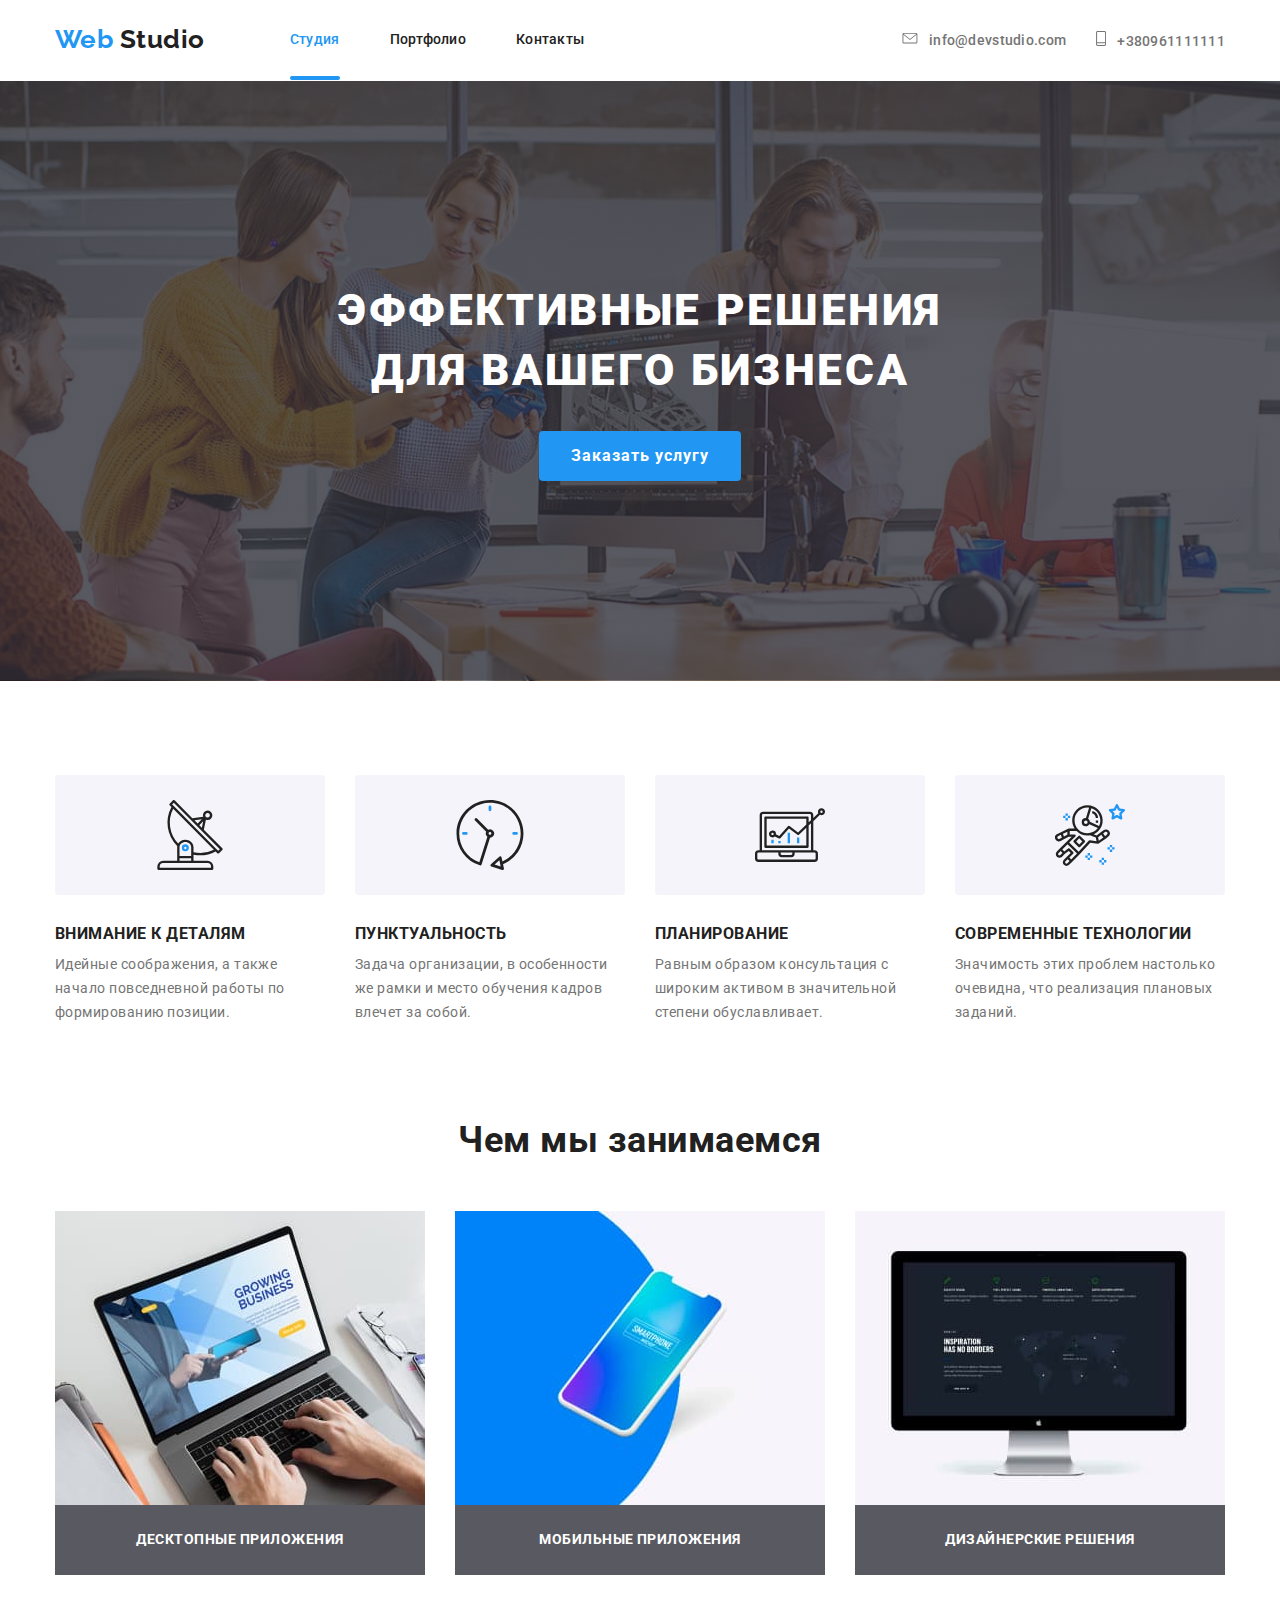
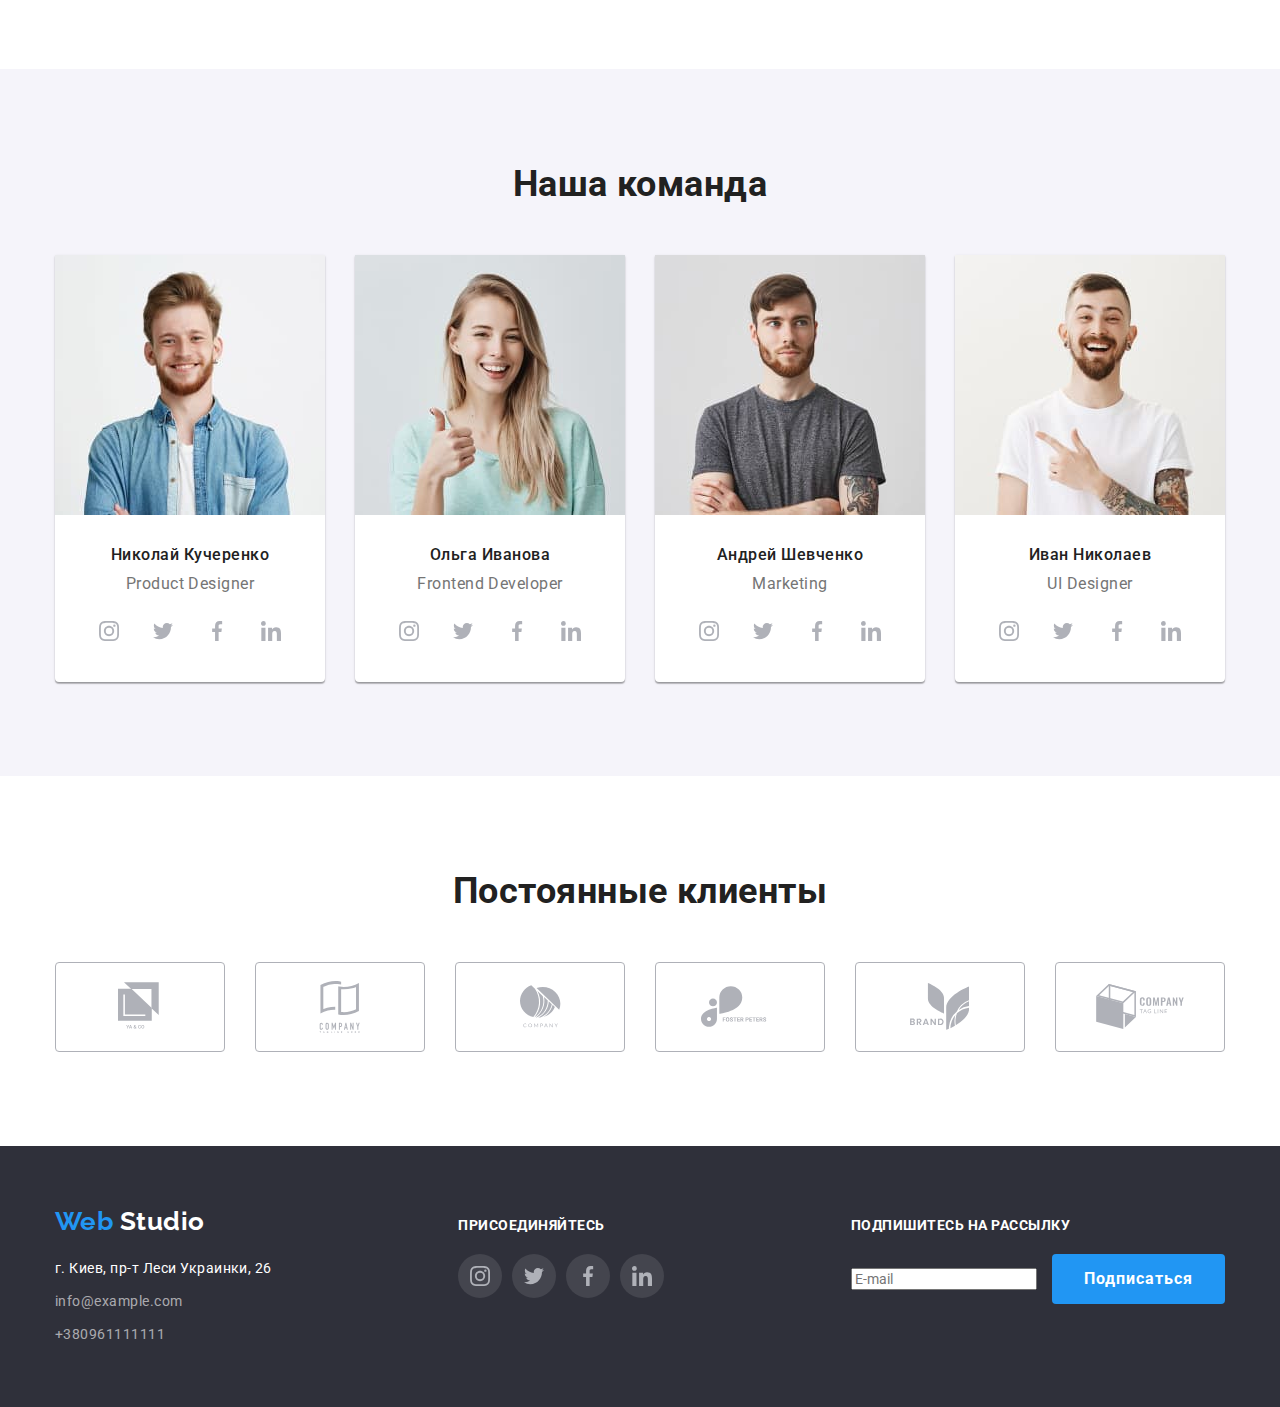
==== commit ac61c74d: "update" ====
--- a/index.html
+++ b/index.html
@@ -28,7 +28,7 @@
             <svg class="icon" width="16px" height="11.2px">
               <use href="./images/symbol-defs.svg#icon-envelope"></use>
             </svg>
-            info@devstudio.com
+            <span>info@devstudio.com</span>
           </a>
         </li>
         <li class="contact-us-item">
@@ -281,42 +281,42 @@
           <h2>Постоянные клиенты</h2>
         <ul class="clients-list list">
           <li class="clients-list-item">
-            <a class="link" href="" target="blank">
+            <a class="clients-list-link" href="" target="blank">
               <svg class="icon" width="45px" height="50px">
                 <use href="./images/symbol-defs.svg#icon-logo-1"></use>
               </svg>
             </a>
           </li>
           <li class="clients-list-item">
-            <a class="link" href="" target="blank">
+            <a class="clients-list-link" href="" target="blank">
               <svg class="icon" width="450x" height="52px">
                 <use href="./images/symbol-defs.svg#icon-logo-2"></use>
               </svg>
             </a>
           </li>
           <li class="clients-list-item">
-            <a class="link" href="" target="blank">
+            <a class="clients-list-link" href="" target="blank">
               <svg class="icon" width="41px" height="53px">
                 <use href="./images/symbol-defs.svg#icon-logo-3"></use>
               </svg>
             </a>
           </li>
           <li class="clients-list-item">
-            <a class="link" href="" target="blank">
+            <a class="clients-list-link" href="" target="blank">
               <svg class="icon" width="78px" height="42px">
                 <use href="./images/symbol-defs.svg#icon-logo-4"></use>
               </svg>
             </a>
           </li>
           <li class="clients-list-item">
-            <a class="link" href="" target="blank">
+            <a class="clients-list-link" href="" target="blank">
               <svg class="icon" width="59px" height="47px">
                 <use href="./images/symbol-defs.svg#icon-logo-5"></use>
               </svg>
             </a>
           </li>
           <li class="clients-list-item">
-            <a class="link" href="" target="blank">
+            <a class="clients-list-link" href="" target="blank">
               <svg class="icon" width="88.5px" height="45.5px">
                 <use href="./images/symbol-defs.svg#icon-logo-6"></use>
               </svg>
--- a/css/styles.css
+++ b/css/styles.css
@@ -218,6 +218,7 @@
     fill: var(--accent-color);
 }
 
+
 .contact-us a  {
     color: var(--secondary-text-color);
 
@@ -226,16 +227,26 @@
     line-height: 1.14;
     letter-spacing: 0.02em;
 }
+
 .contact-us a:hover,
-.contact-us a:focus
+.contact-us a:focus {
+    color: var(--accent-color);
+}
+
+.contact-us a:hover .icon,
+.contact-us a:focus .icon
  {
-    color: var(--accent-color);
-}
+    fill: var(--accent-color);
+}
+
 
 
 
 /* Секция-герой */
 .hero {
+    max-width: 1600px;
+    margin-right: auto;
+    margin-left: auto;
     text-align: center;
 
     color: var(--dark-section-text-color);
@@ -245,6 +256,11 @@
     background-repeat: no-repeat;
     background-position: center;
     background-size: cover;
+}
+
+.hero .container {
+    padding-top: 200px;
+    padding-bottom: 200px;
 }
     
 .hero-title {
@@ -474,8 +490,8 @@
 
 }
 
-.social-item .icon:hover,
-.social-item .icon:focus {
+.social-item-link:hover .icon,
+.social-item-link:focus .icon {
     fill: var(--dark-section-text-color);
 }
 
@@ -496,7 +512,7 @@
     margin-right: 30px;
 }
 
-.clients-list-item > .link {
+.clients-list-link {
     display: flex;
     width: 170px;
     height: 90px;
@@ -511,8 +527,8 @@
     border-color: #AFB1B8;
 }
 
-.clients-list-item > .link:hover,
-.clients-list-item > .link:focus {
+.clients-list-link:hover,
+.clients-list-link:focus {
     border-color: var(--accent-color); 
 }
 
@@ -521,10 +537,11 @@
     fill: var(--social-item-bacic-color);
 }
 
-.clients-list .icon:hover,
-.clients-list .icon:focus {
-    fill: var(--accent-color);
-}
+.clients-list-link:hover .icon,
+.clients-list-link:focus .icon {
+    fill: var(--accent-color); 
+}
+
 
 /* Подвальчик */
 
@@ -613,14 +630,6 @@
     margin-left: 12px;
 }
 
-.test::after{
-    display: block;
-    background-image: url(../images/icon-send.svg);
-    background-color: #F5F4FA;
-    width: 24px;
-    height: 24px;
-    content: "";
-}
 /* КОНЕЦ СТИЛЕЙ СТРАНИЦЫ СТУДИЯ */
 
 /* СТИЛИ СТРАНИЦЫ ПОРТФОЛИО */
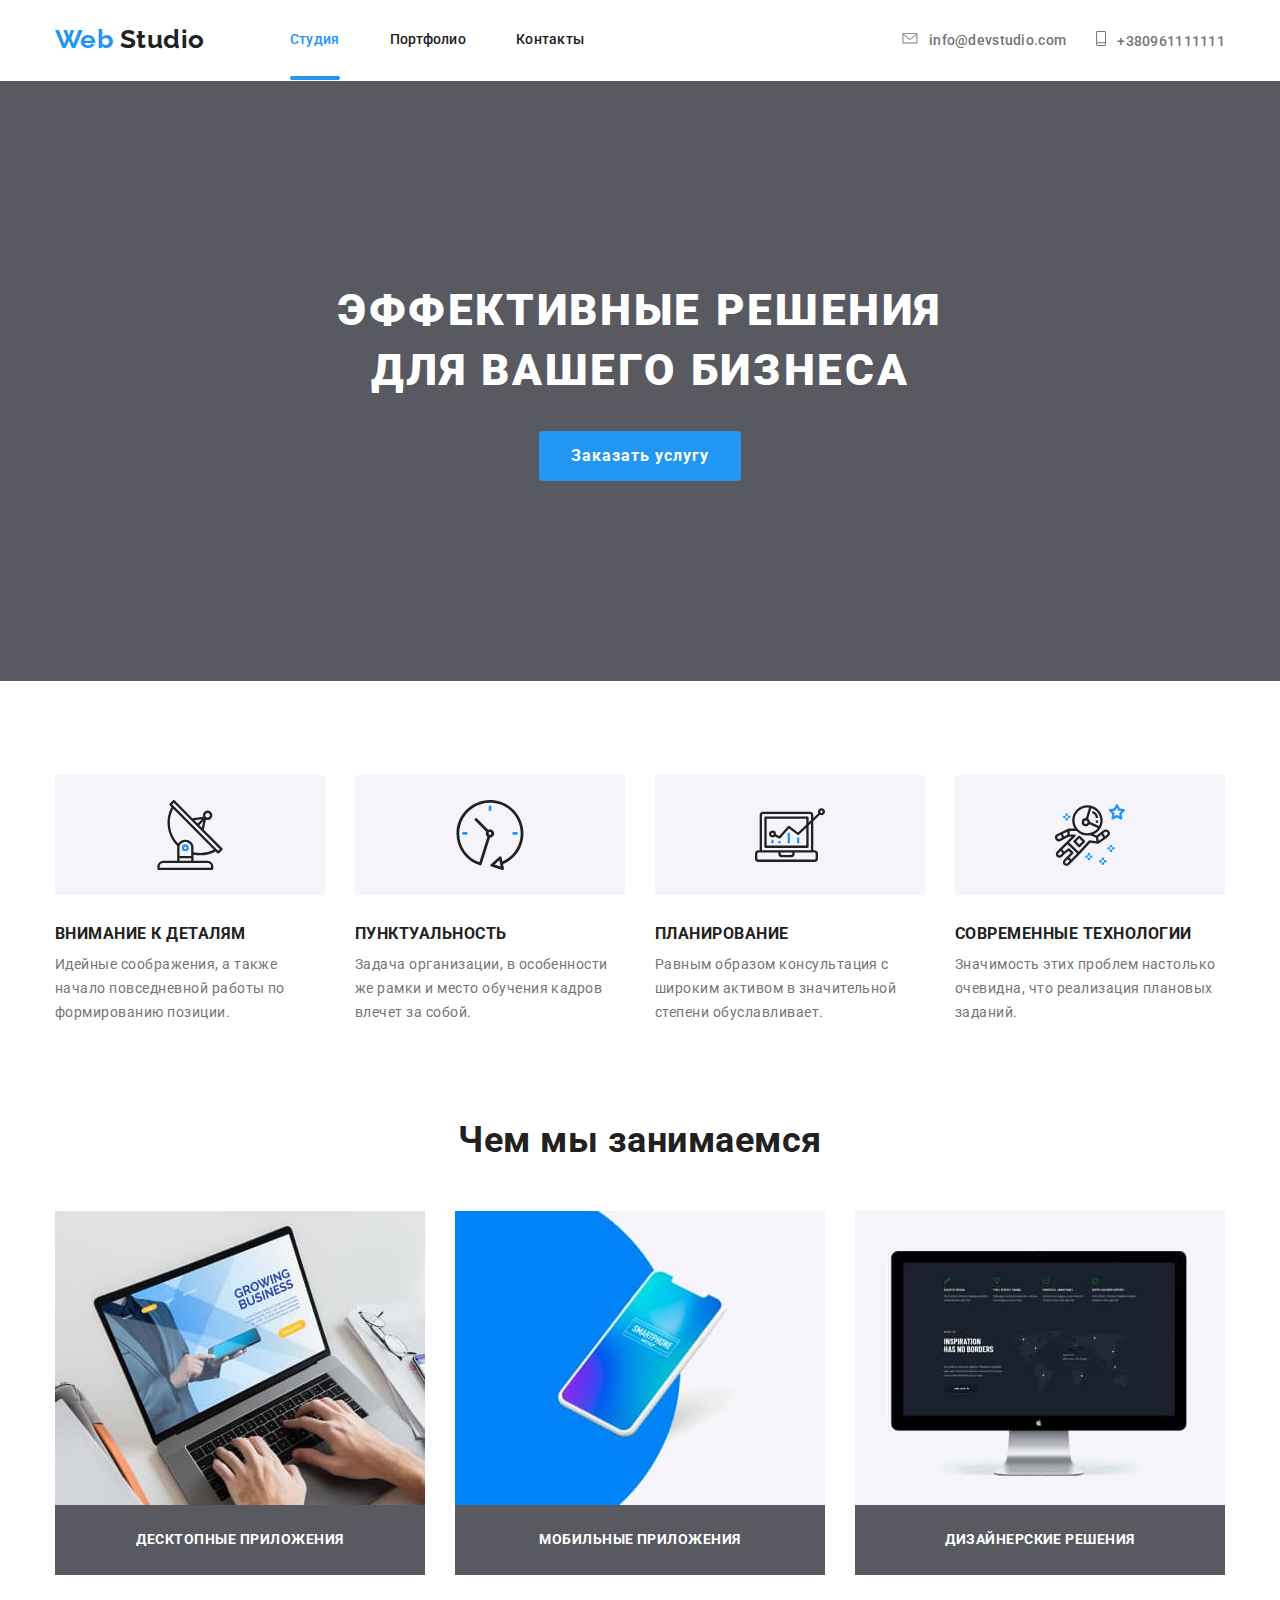
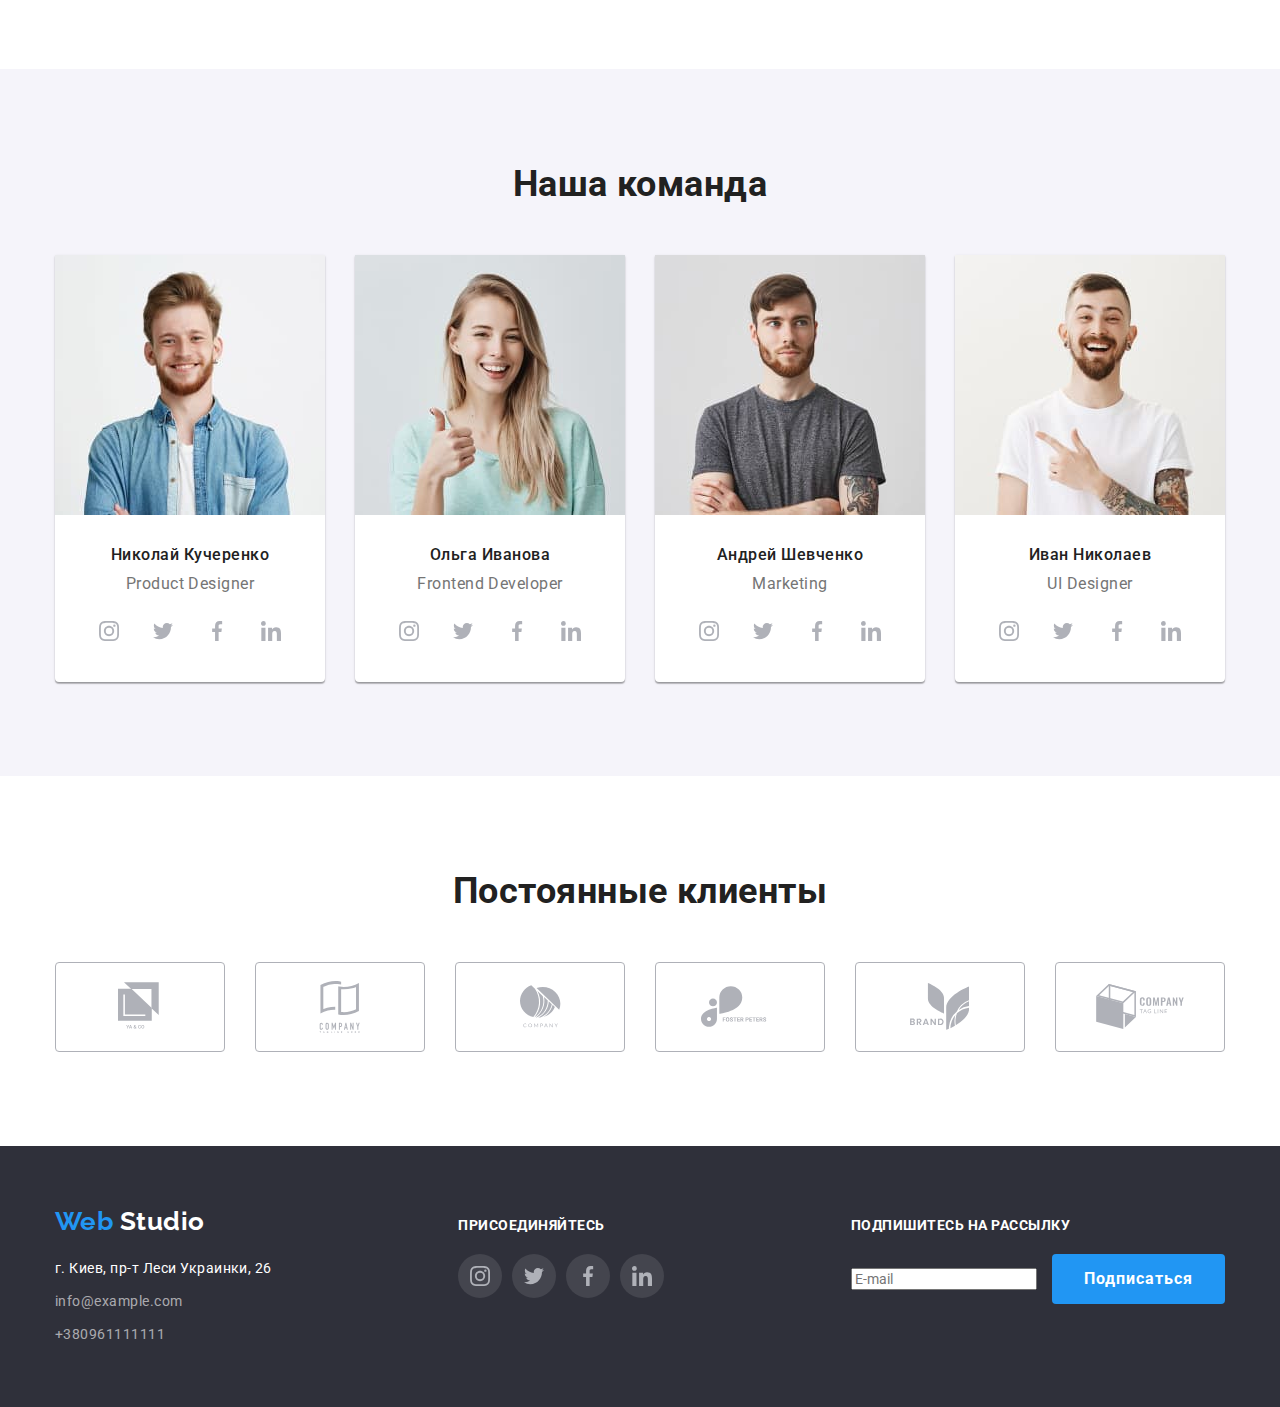
==== commit 393d1e2b: "minor update" ====
--- a/index.html
+++ b/index.html
@@ -28,7 +28,7 @@
             <svg class="icon" width="16px" height="11.2px">
               <use href="./images/symbol-defs.svg#icon-envelope"></use>
             </svg>
-            <span>info@devstudio.com</span>
+            <span class="text">info@devstudio.com</span>
           </a>
         </li>
         <li class="contact-us-item">
--- a/css/styles.css
+++ b/css/styles.css
@@ -204,8 +204,6 @@
     margin-right: 30px;
 }
 
-
-
 .contact-us .icon {
     margin-right: 8px;
 
@@ -252,7 +250,10 @@
     color: var(--dark-section-text-color);
     background-color: var(--opacity-section-color);
 
-    background-image: linear-gradient(var(--opacity-section-color), var(--opacity-section-color)), url(../images/hero-background.jpg);
+    background-image: linear-gradient
+    (var(--opacity-section-color), 
+    var(--opacity-section-color)), 
+    url(../images/hero-background.jpg);
     background-repeat: no-repeat;
     background-position: center;
     background-size: cover;
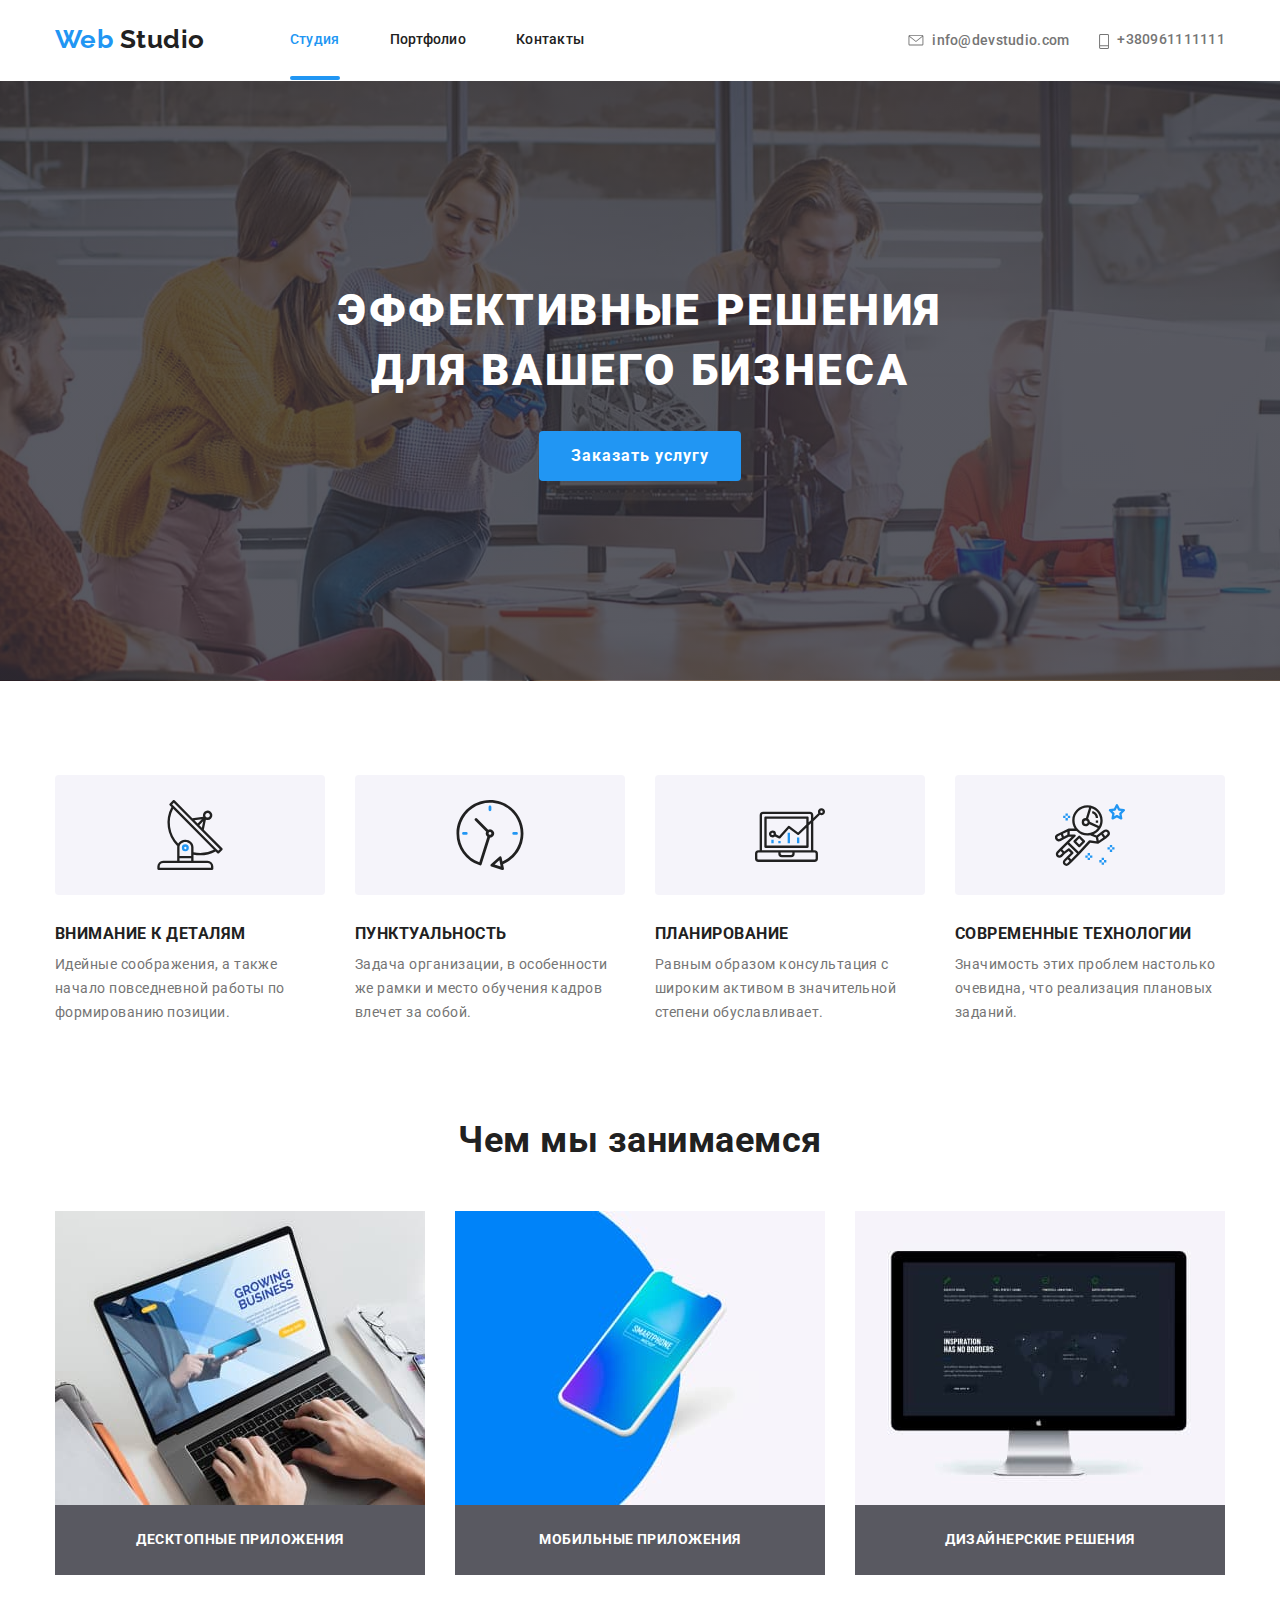
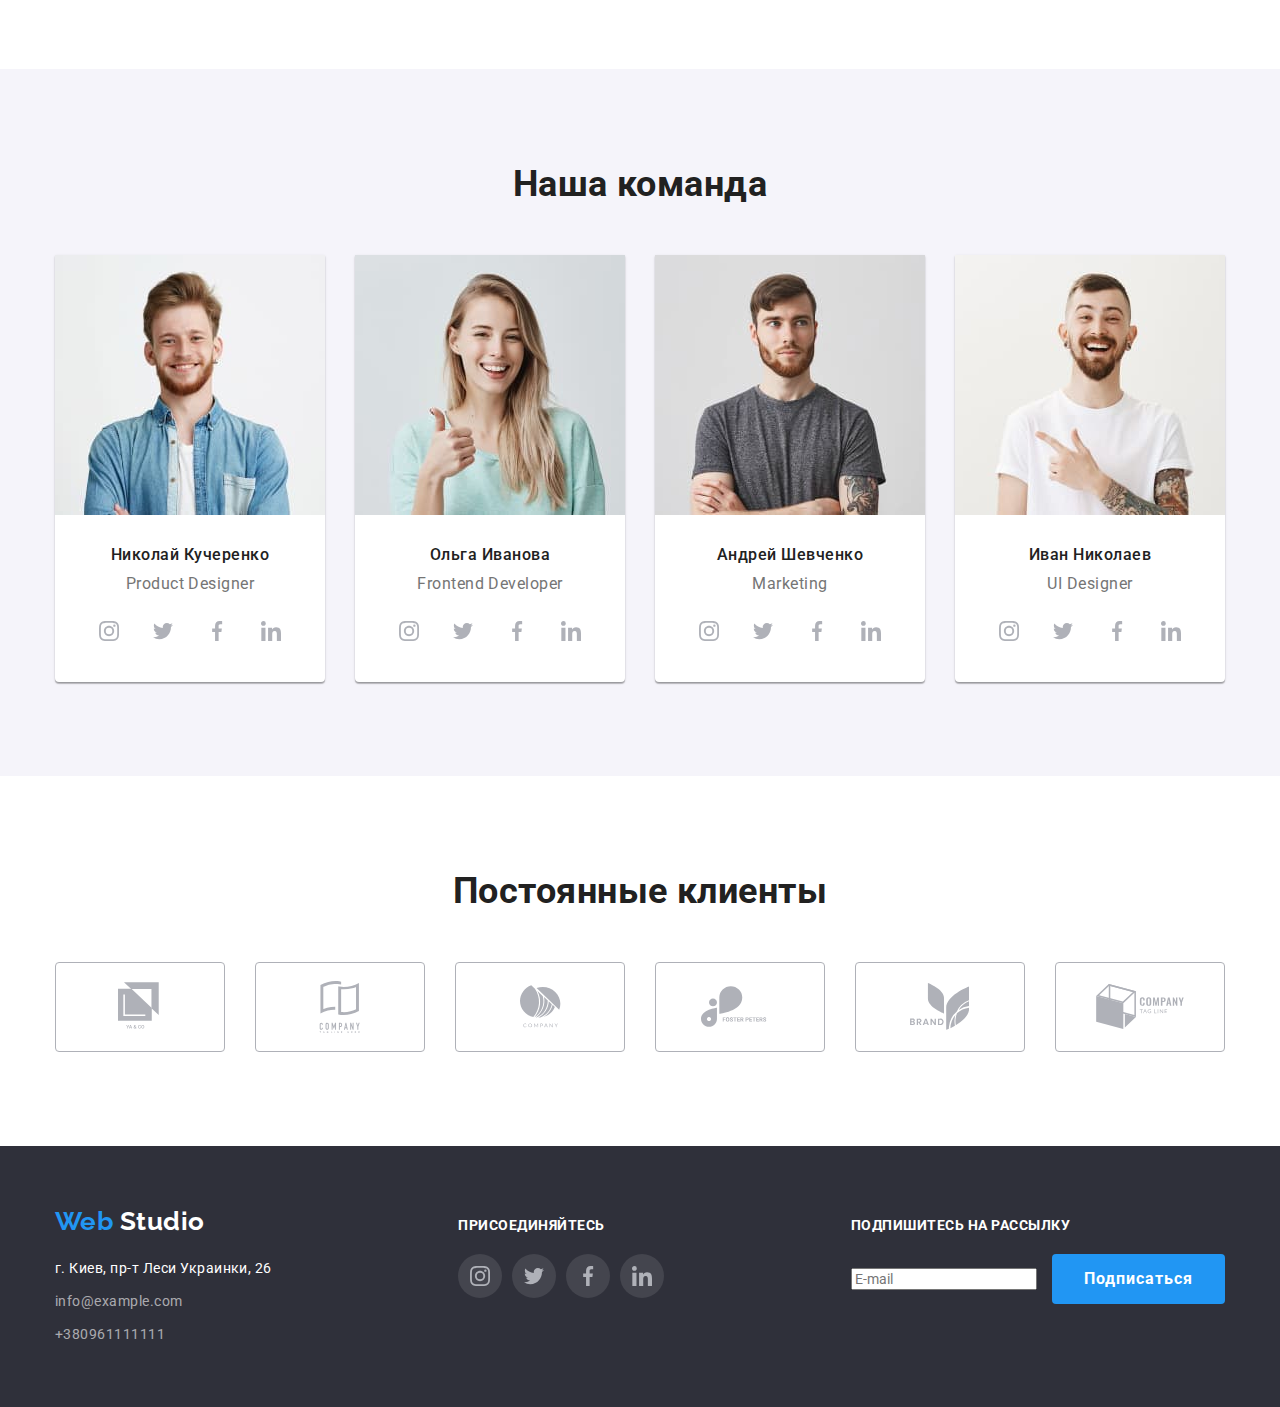
==== commit 4b543f4e: "minor corrections 2" ====
--- a/index.html
+++ b/index.html
@@ -28,7 +28,7 @@
             <svg class="icon" width="16px" height="11.2px">
               <use href="./images/symbol-defs.svg#icon-envelope"></use>
             </svg>
-            <span class="text">info@devstudio.com</span>
+            <span>info@devstudio.com</span>
           </a>
         </li>
         <li class="contact-us-item">
@@ -36,7 +36,7 @@
             <svg class="icon" width="10px" height="15px">
               <use href="./images/symbol-defs.svg#icon-phone"></use>
             </svg>
-            +380961111111
+            <span>+380961111111</span>
           </a>
         </li>
       </ul>
--- a/css/styles.css
+++ b/css/styles.css
@@ -200,12 +200,14 @@
     align-items: center;
 }
 
+
 .contact-us-item:not(:last-child) {
     margin-right: 30px;
 }
 
 .contact-us .icon {
     margin-right: 8px;
+    margin-top: 2px;
 
     fill: var(--secondary-text-color);
 
@@ -218,6 +220,9 @@
 
 
 .contact-us a  {
+    display: flex;
+    /* align-items: flex-end; */
+
     color: var(--secondary-text-color);
 
     font-weight: 500;
@@ -250,10 +255,10 @@
     color: var(--dark-section-text-color);
     background-color: var(--opacity-section-color);
 
-    background-image: linear-gradient
-    (var(--opacity-section-color), 
-    var(--opacity-section-color)), 
-    url(../images/hero-background.jpg);
+    background-image: linear-gradient(
+        var(--opacity-section-color), 
+        var(--opacity-section-color)), 
+        url(../images/hero-background.jpg);
     background-repeat: no-repeat;
     background-position: center;
     background-size: cover;
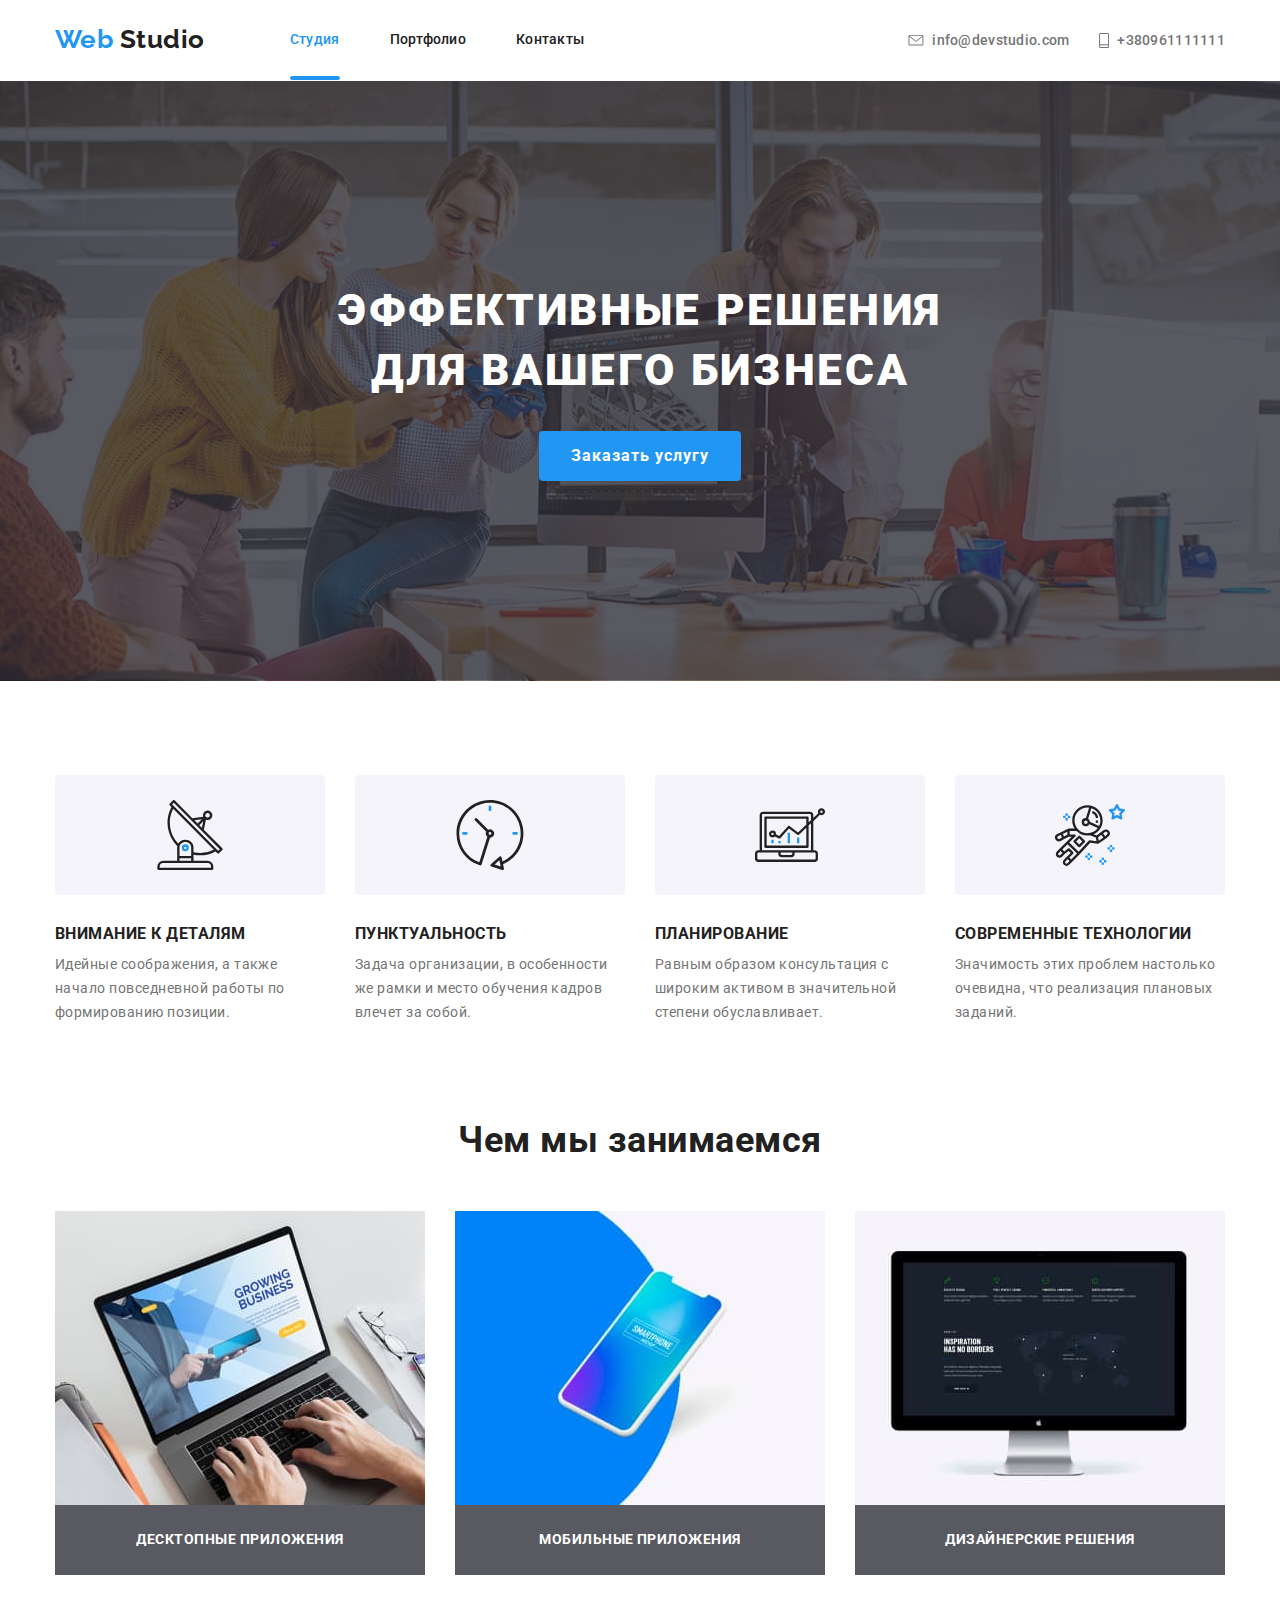
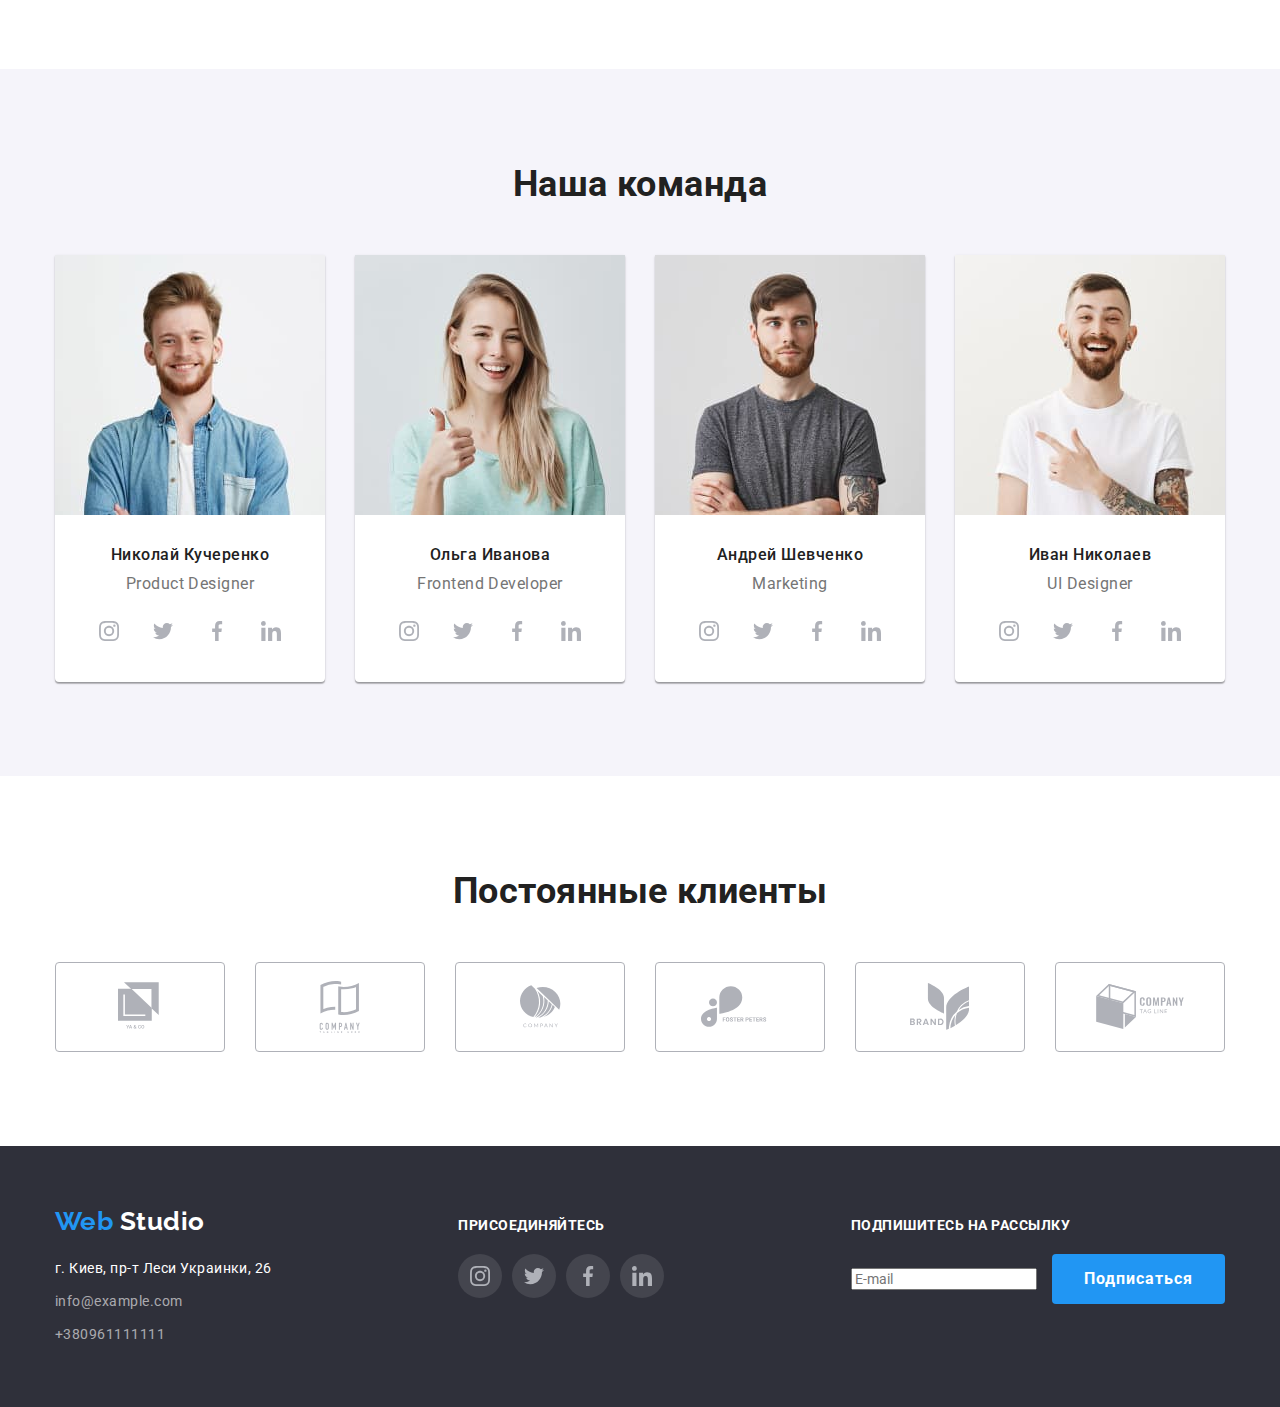
==== commit c5075494: "ENVELOPPPEEEE" ====
--- a/index.html
+++ b/index.html
@@ -25,7 +25,7 @@
       <ul class="contact-us list">
         <li class="contact-us-item">
           <a class="contact-us-email link" href="mailto:info@devstudio.com">
-            <svg class="icon" width="16px" height="11.2px">
+            <svg class="icon envelope" width="16px" height="11.2px">
               <use href="./images/symbol-defs.svg#icon-envelope"></use>
             </svg>
             <span>info@devstudio.com</span>
--- a/css/styles.css
+++ b/css/styles.css
@@ -207,11 +207,15 @@
 
 .contact-us .icon {
     margin-right: 8px;
+
+    fill: var(--secondary-text-color);
+
+}
+
+.icon.envelope {
     margin-top: 2px;
-
-    fill: var(--secondary-text-color);
-
-}
+}
+
 
 .contact-us .icon:hover,
 .contact-us .icon:focus {
@@ -241,8 +245,6 @@
  {
     fill: var(--accent-color);
 }
-
-
 
 
 /* Секция-герой */
